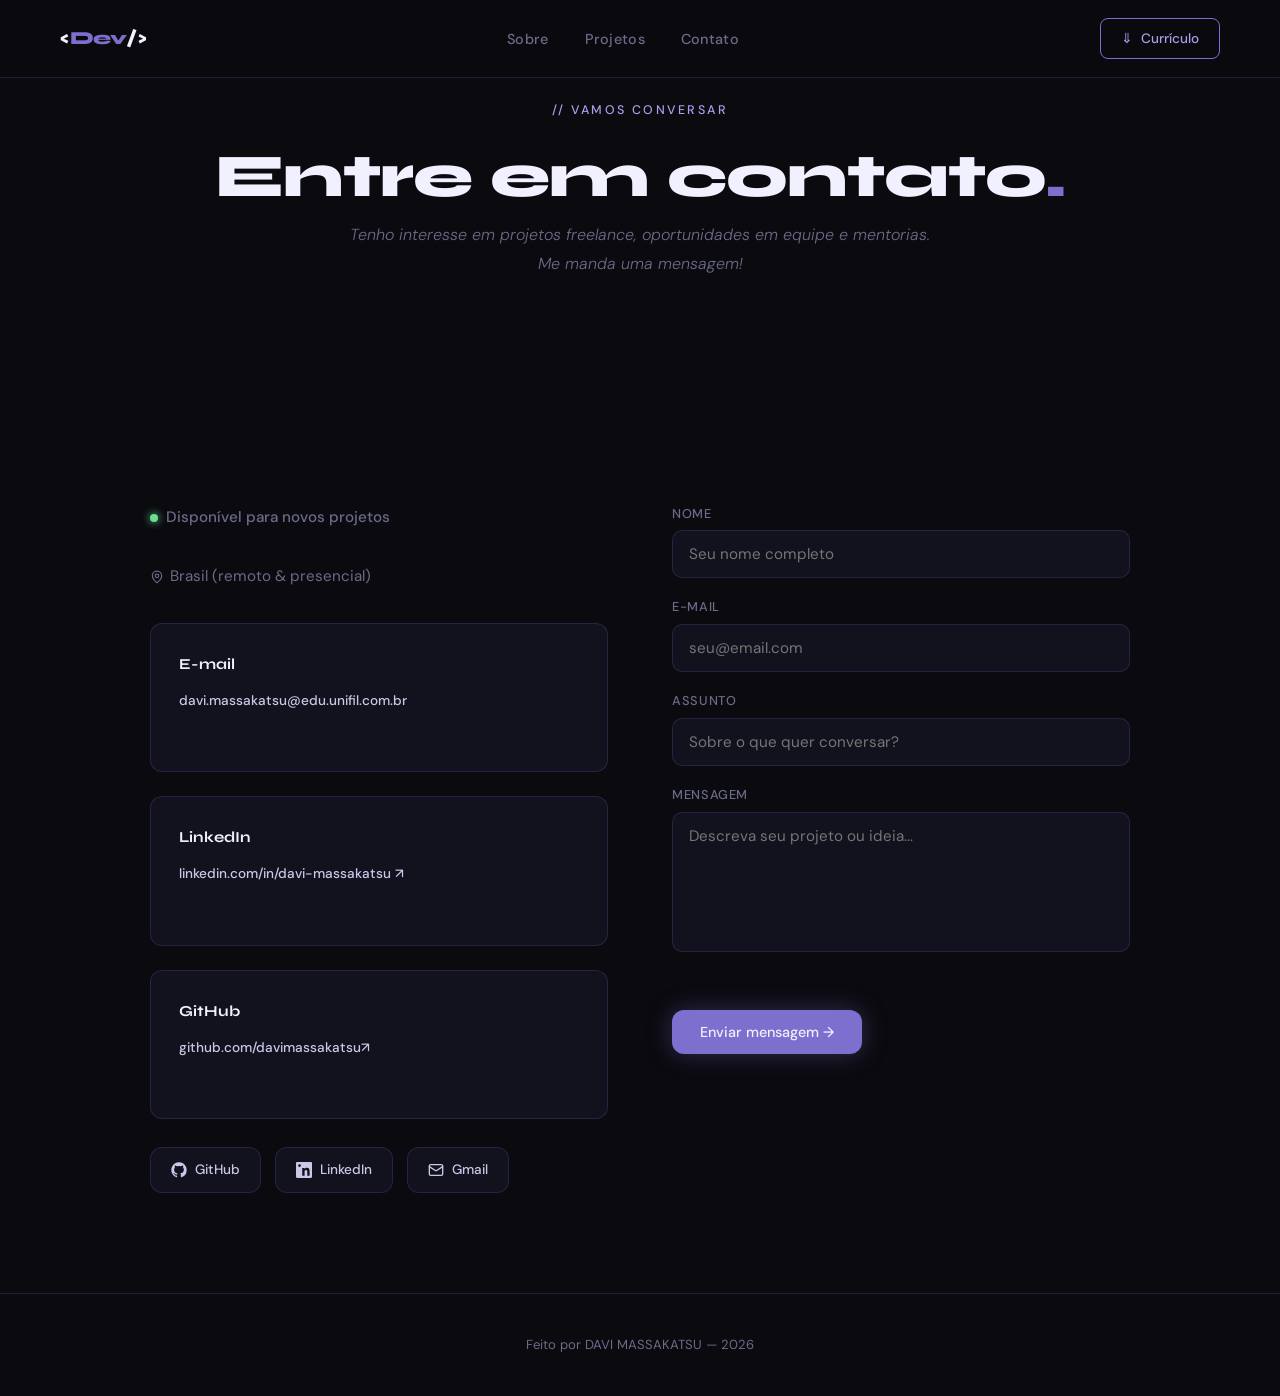
==== contato.html @ 7fa9ec7a "commit inicial" ====
<!DOCTYPE html>
<html lang="pt-BR">
<head>
  <meta charset="UTF-8">
  <meta name="viewport" content="width=device-width, initial-scale=1.0">
  <title>Dev Portfolio — Contato</title>
  <link rel="stylesheet" href="style.css">
  <style>
    /* Estilos extras para a página de contato */

    /* Card de informações */
    .contact-card {
      background: var(--bg-card);
      border: 1px solid var(--border);
      border-radius: var(--radius);
      padding: 28px;
      margin-bottom: 24px;
    }

    .contact-card h3 {
      font-family: var(--font-display);
      font-size: 0.95rem;
      font-weight: 700;
      color: var(--white);
      margin-bottom: 6px;
    }

    .contact-card p {
      font-size: 0.88rem;
      color: var(--text-muted);
      line-height: 1.6;
    }

    /* Ícone de status disponível */
    .availability {
      display: inline-flex;
      align-items: center;
      gap: 8px;
      font-size: 0.82rem;
      color: #6cde90;
      font-weight: 500;
      margin-bottom: 28px;
    }

    .availability::before {
      content: '';
      display: block;
      width: 8px;
      height: 8px;
      border-radius: 50%;
      background: #6cde90;
      box-shadow: 0 0 8px #6cde90;
      animation: pulse-dot 2s infinite;
    }

    @keyframes pulse-dot {
      0%, 100% { opacity: 1; }
      50%       { opacity: 0.4; }
    }

    /* Mapa / localização visual */
    .location-badge {
      display: inline-flex;
      align-items: center;
      gap: 6px;
      font-size: 0.85rem;
      color: var(--text-muted);
      margin-bottom: 28px;
    }
  </style>
</head>
<body>

  <canvas id="star-canvas" aria-hidden="true"></canvas>

  <!-- NAV -->
  <nav class="nav" role="navigation" aria-label="Navegação principal">
    <a href="index.html" class="nav__logo">&lt;<span>Dev</span>/&gt;</a>
    <ul class="nav__links">
      <li><a href="index.html">Sobre</a></li>
      <li><a href="projetos.html">Projetos</a></li>
      <li><a href="contato.html">Contato</a></li>
    </ul>
    <a href="C:\Users\Davi\TrabalhoFinalHTML\docs\CURRICULO DAVI MASSAKATSU.pdf" class="nav__resume" download>&#8659; <span>Currículo</span></a>
    <button id="nav-toggle" class="nav__toggle" aria-label="Abrir menu" aria-expanded="false">
      <span></span><span></span><span></span>
    </button>
  </nav>

  <!-- HERO MINI -->
  <header class="hero" style="min-height: 42vh; padding-top: 100px;">
    <span class="hero__eyebrow">// vamos conversar</span>
    <h1 class="hero__title" style="font-size: clamp(2rem, 5vw, 3.8rem);">
      Entre em contato<span class="dot">.</span>
    </h1>
    <p class="hero__desc">
      Tenho interesse em projetos freelance, oportunidades em equipe e mentorias.
      Me manda uma mensagem!
    </p>
  </header>

  <main>
    <section class="section" aria-label="Contato">
      <div class="contact-wrapper reveal">

        <!-- Info -->
        <div class="contact-info">
          <p class="availability">Disponível para novos projetos</p>
          <p class="location-badge">
            <!-- Ícone de localização -->
            <svg width="14" height="14" viewBox="0 0 24 24" fill="none" stroke="currentColor" stroke-width="2" stroke-linecap="round" stroke-linejoin="round" aria-hidden="true">
              <path d="M20 10c0 6-8 12-8 12S4 16 4 10a8 8 0 0 1 16 0z"/>
              <circle cx="12" cy="10" r="3"/>
            </svg>
            Brasil (remoto &amp; presencial)
          </p>

          <!-- Cards de contato direto -->
          <div class="contact-card">
            <h3>E-mail</h3>
            <p>
              <a href="mailto:davi.massakatsu@edu.unifil.com.br" class="social-link" style="border:none; padding: 0; background: none; margin-top: 6px;">
                davi.massakatsu@edu.unifil.com.br
              </a>
            </p>
          </div>

          <div class="contact-card">
            <h3>LinkedIn</h3>
            <p>
              <a href="https://www.linkedin.com/in/davi-massakatsu" target="_blank" rel="noopener noreferrer" class="social-link" style="border:none; padding: 0; background: none; margin-top: 6px;">
                linkedin.com/in/davi-massakatsu ↗
              </a>
            </p>
          </div>

          <div class="contact-card">
            <h3>GitHub</h3>
            <p>
              <a href="https://github.com/davimassakatsu" target="_blank" rel="noopener noreferrer" class="social-link" style="border:none; padding: 0; background: none; margin-top: 6px;">
                github.com/davimassakatsu↗
              </a>
            </p>
          </div>

          <!-- Todos os links sociais agrupados -->
          <nav class="about__links" aria-label="Redes sociais">
            <a class="social-link" href="https://github.com/davimassakatsu" target="_blank" rel="noopener noreferrer">
              <svg width="16" height="16" viewBox="0 0 24 24" fill="currentColor" aria-hidden="true">
                <path d="M12 .5C5.65.5.5 5.65.5 12c0 5.08 3.29 9.38 7.86 10.9.57.1.78-.25.78-.55v-1.93c-3.2.69-3.87-1.54-3.87-1.54-.52-1.33-1.28-1.68-1.28-1.68-1.04-.71.08-.7.08-.7 1.15.08 1.76 1.18 1.76 1.18 1.02 1.75 2.68 1.24 3.33.95.1-.74.4-1.24.73-1.53-2.55-.29-5.23-1.27-5.23-5.67 0-1.25.45-2.28 1.18-3.08-.12-.29-.51-1.46.11-3.04 0 0 .96-.31 3.15 1.17a10.96 10.96 0 0 1 5.74 0c2.18-1.48 3.14-1.17 3.14-1.17.63 1.58.23 2.75.11 3.04.74.8 1.18 1.83 1.18 3.08 0 4.41-2.69 5.38-5.25 5.66.41.35.78 1.05.78 2.12v3.14c0 .3.2.66.79.55A11.51 11.51 0 0 0 23.5 12C23.5 5.65 18.35.5 12 .5z"/>
              </svg>
              GitHub
            </a>
            <a class="social-link" href="https://linkedin.com/in/davi-massakatsu" target="_blank" rel="noopener noreferrer">
              <svg width="16" height="16" viewBox="0 0 24 24" fill="currentColor" aria-hidden="true">
                <path d="M20.45 20.45h-3.56v-5.57c0-1.33-.03-3.04-1.85-3.04-1.85 0-2.14 1.45-2.14 2.94v5.67H9.34V9h3.41v1.56h.05c.47-.9 1.63-1.85 3.36-1.85 3.59 0 4.25 2.36 4.25 5.44v6.3zM5.34 7.43a2.07 2.07 0 1 1 0-4.14 2.07 2.07 0 0 1 0 4.14zM3.56 20.45h3.56V9H3.56v11.45zM22.23 0H1.77C.79 0 0 .77 0 1.72v20.56C0 23.23.79 24 1.77 24h20.46c.98 0 1.77-.77 1.77-1.72V1.72C24 .77 23.21 0 22.23 0z"/>
              </svg>
              LinkedIn
            </a>
            <a class="social-link" href="mailto:davi.massakatsu@edu.unifil.com.br">
              <svg width="16" height="16" viewBox="0 0 24 24" fill="none" stroke="currentColor" stroke-width="2" stroke-linecap="round" stroke-linejoin="round" aria-hidden="true">
                <rect x="2" y="4" width="20" height="16" rx="2"/>
                <path d="m22 7-8.97 5.7a1.94 1.94 0 0 1-2.06 0L2 7"/>
              </svg>
              Gmail
            </a>
          </nav>
        </div>

        <!-- Formulário — manipulação de DOM via JS (initContactForm) -->
        <div>
          <form id="contact-form" class="form" novalidate aria-label="Formulário de contato">

            <div class="form__group">
              <label class="form__label" for="input-name">Nome</label>
              <input
                id="input-name"
                class="form__input"
                type="text"
                placeholder="Seu nome completo"
                autocomplete="name"
                required>
            </div>

            <div class="form__group">
              <label class="form__label" for="input-email">E-mail</label>
              <input
                id="input-email"
                class="form__input"
                type="email"
                placeholder="seu@email.com"
                autocomplete="email"
                required>
            </div>

            <div class="form__group">
              <label class="form__label" for="input-subject">Assunto</label>
              <input
                id="input-subject"
                class="form__input"
                type="text"
                placeholder="Sobre o que quer conversar?">
            </div>

            <div class="form__group">
              <label class="form__label" for="input-message">Mensagem</label>
              <textarea
                id="input-message"
                class="form__textarea"
                placeholder="Descreva seu projeto ou ideia..."
                required></textarea>
            </div>

            <!-- Feedback injetado pelo JS -->
            <p id="form-feedback" class="form__feedback" role="alert" aria-live="polite"></p>

            <button type="submit" class="btn btn--primary" style="align-self: flex-start;">
              Enviar mensagem →
            </button>

          </form>
        </div>

      </div>
    </section>
  </main>

  <footer>
    <p>Feito por DAVI MASSAKATSU &mdash; 2026</p>
  </footer>

  <script src="portfolio.js"></script>
</body>
</html>
---- style.css ----
/* =============================================
   Portfolio — style.css
   Tema: Dark Cosmic / Full-Stack Dev
   ============================================= */

@import url('https://fonts.googleapis.com/css2?family=Syne:wght@400;700;800&family=DM+Sans:ital,wght@0,300;0,400;0,500;1,300&display=swap');

/* =============================================
   TOKENS / VARIÁVEIS GLOBAIS
   ============================================= */
:root {
  --bg:          #0a0a0f;
  --bg-card:     #12121e;
  --bg-card2:    #1a1a2e;
  --accent:      #7c6fcd;
  --accent-glow: rgba(124, 111, 205, 0.35);
  --accent-soft: #a89fe8;
  --text:        #c8c8e8;
  --text-muted:  #6b6b8a;
  --white:       #f0f0ff;
  --border:      rgba(124, 111, 205, 0.2);

  --font-display: 'Syne', sans-serif;
  --font-body:    'DM Sans', sans-serif;

  --radius: 12px;
  --transition: 0.3s cubic-bezier(0.4, 0, 0.2, 1);
}

/* =============================================
   RESET & BASE
   ============================================= */
*, *::before, *::after { box-sizing: border-box; margin: 0; padding: 0; }

html { scroll-behavior: smooth; }

body {
  background-color: var(--bg);
  color: var(--text);
  font-family: var(--font-body);
  font-size: 16px;
  line-height: 1.7;
  min-height: 100vh;
  overflow-x: hidden;
}

/* Canvas das estrelas — fica atrás de tudo */
#star-canvas {
  position: fixed;
  inset: 0;
  z-index: 0;
  pointer-events: none;
}

/* =============================================
   NAV
   ============================================= */
.nav {
  position: fixed;
  top: 0; left: 0; right: 0;
  z-index: 100;
  display: flex;
  align-items: center;
  justify-content: space-between;
  padding: 18px 60px;
  background: rgba(10, 10, 15, 0.75);
  backdrop-filter: blur(14px);
  -webkit-backdrop-filter: blur(14px);
  border-bottom: 1px solid var(--border);
}

.nav__logo {
  font-family: var(--font-display);
  font-weight: 800;
  font-size: 1.15rem;
  color: var(--white);
  text-decoration: none;
  letter-spacing: -0.5px;
}

.nav__logo span { color: var(--accent); }

.nav__links {
  display: flex;
  gap: 36px;
  list-style: none;
}

.nav__links a {
  color: var(--text-muted);
  text-decoration: none;
  font-size: 0.9rem;
  font-weight: 500;
  letter-spacing: 0.02em;
  transition: color var(--transition);
}

.nav__links a:hover,
.nav__links a.active {
  color: var(--white);
}

.nav__toggle {
  display: none;
  flex-direction: column;
  justify-content: center;
  gap: 5px;
  width: 32px;
  height: 32px;
  background: none;
  border: none;
  cursor: pointer;
  padding: 0;
}

.nav__toggle span {
  display: block;
  width: 100%;
  height: 2px;
  background: var(--text);
  border-radius: 2px;
  transition: transform var(--transition), opacity var(--transition);
}

.nav__toggle.open span:nth-child(1) { transform: translateY(7px) rotate(45deg); }
.nav__toggle.open span:nth-child(2) { opacity: 0; }
.nav__toggle.open span:nth-child(3) { transform: translateY(-7px) rotate(-45deg); }

.nav__resume {
  display: inline-flex;
  align-items: center;
  gap: 8px;
  padding: 8px 20px;
  border: 1px solid var(--accent);
  border-radius: 8px;
  color: var(--accent-soft);
  font-size: 0.85rem;
  font-weight: 500;
  text-decoration: none;
  transition: background var(--transition), color var(--transition);
}

.nav__resume:hover {
  background: var(--accent);
  color: var(--white);
}

/* =============================================
   HERO
   ============================================= */
.hero {
  position: relative;
  z-index: 1;
  min-height: 100vh;
  display: flex;
  flex-direction: column;
  align-items: center;
  justify-content: center;
  text-align: center;
  padding: 120px 40px 80px;
}

.hero__eyebrow {
  display: inline-block;
  font-size: 0.78rem;
  font-weight: 500;
  letter-spacing: 0.2em;
  text-transform: uppercase;
  color: var(--accent-soft);
  margin-bottom: 24px;
  opacity: 0;
  animation: fadeUp 0.8s 0.2s forwards;
}

.hero__title {
  font-family: var(--font-display);
  font-size: clamp(2.8rem, 7vw, 5.5rem);
  font-weight: 800;
  color: var(--white);
  line-height: 1.05;
  letter-spacing: -1px;
  margin-bottom: 12px;
  opacity: 0;
  animation: fadeUp 0.8s 0.4s forwards;
}

.hero__title .dot { color: var(--accent); }

.hero__subtitle {
  font-family: var(--font-display);
  font-size: clamp(1rem, 2.5vw, 1.5rem);
  font-weight: 700;
  text-align: center;
  color: var(--accent-soft);
  letter-spacing: 0.04em;
  margin-bottom: 28px;
  opacity: 0;
  animation: fadeUp 0.8s 0.6s forwards;
}

.hero__desc {
  max-width: 580px;
  font-size: 1rem;
  color: var(--text-muted);
  font-weight: 300;
  font-style: italic;
  line-height: 1.8;
  margin-bottom: 44px;
  opacity: 0;
  animation: fadeUp 0.8s 0.8s forwards;
}

.hero__cta {
  display: flex;
  gap: 16px;
  justify-content: center;
  flex-wrap: wrap;
  opacity: 0;
  animation: fadeUp 0.8s 1s forwards;
}

.btn {
  display: inline-flex;
  align-items: center;
  gap: 8px;
  padding: 13px 28px;
  border-radius: var(--radius);
  font-family: var(--font-body);
  font-size: 0.9rem;
  font-weight: 500;
  text-decoration: none;
  transition: all var(--transition);
  cursor: pointer;
  border: none;
}

.btn--primary {
  background: var(--accent);
  color: var(--white);
  box-shadow: 0 0 24px var(--accent-glow);
}

.btn--primary:hover {
  background: var(--accent-soft);
  box-shadow: 0 0 40px var(--accent-glow);
  transform: translateY(-2px);
}

.btn--outline {
  background: transparent;
  color: var(--accent-soft);
  border: 1px solid var(--border);
}

.btn--outline:hover {
  border-color: var(--accent);
  color: var(--white);
  transform: translateY(-2px);
}

/* =============================================
   SEÇÃO GENÉRICA
   ============================================= */
.section {
  position: relative;
  z-index: 1;
  padding: 100px 60px;
  max-width: 1100px;
  margin: 0 auto;
}

.section__label {
  font-size: 0.75rem;
  font-weight: 500;
  letter-spacing: 0.2em;
  text-transform: uppercase;
  color: var(--accent);
  margin-bottom: 12px;
}

.section__title {
  font-family: var(--font-display);
  font-size: clamp(1.8rem, 4vw, 2.8rem);
  font-weight: 800;
  text-align: center;
  color: var(--white);
  letter-spacing: -0.5px;
  margin-bottom: 20px;
}

.section__desc {
  text-align: center;
  max-width: 600px;
  color: var(--text-muted);
  font-size: 1rem;
  line-height: 1.8;
  margin-bottom: 56px;
}

/* =============================================
   SOBRE — ABOUT
   ============================================= */
.about {
  display: grid;
  grid-template-columns: 1fr 1fr;
  gap: 64px;
  align-items: center;
}

.about__image-wrap {
  position: relative;
}

.about__avatar {
  width: 100%;
  max-width: 340px;
  aspect-ratio: 1;
  border-radius: 50%;
  object-fit: cover;
  border: 3px solid var(--accent);
  box-shadow: 0 0 48px var(--accent-glow);
  display: block;
  margin: 0 auto;

  /* placeholder enquanto não há imagem real */
  background: linear-gradient(135deg, var(--bg-card2), var(--accent));
  min-height: 280px;
}

.about__avatar-placeholder {
  width: 100%;
  max-width: 340px;
  aspect-ratio: 1;
  border-radius: 50%;
  border: 3px solid var(--accent);
  box-shadow: 0 0 48px var(--accent-glow);
  display: flex;
  align-items: center;
  justify-content: center;
  font-size: 6rem;
  background: linear-gradient(135deg, var(--bg-card2) 0%, #1f1640 100%);
  margin: 0 auto;
  color: var(--accent-soft);
}

.about__text .section__title { margin-bottom: 16px; }

.about__text p {
  color: var(--text);
  line-height: 1.85;
  margin-bottom: 14px;
  font-size: 0.97rem;
}

.about__links {
  display: flex;
  gap: 14px;
  margin-top: 28px;
  flex-wrap: wrap;
}

.social-link {
  display: inline-flex;
  align-items: center;
  gap: 8px;
  padding: 10px 20px;
  border-radius: var(--radius);
  font-size: 0.85rem;
  font-weight: 500;
  text-decoration: none;
  border: 1px solid var(--border);
  color: var(--text);
  background: var(--bg-card);
  transition: all var(--transition);
}

.social-link:hover {
  border-color: var(--accent);
  color: var(--accent-soft);
  transform: translateY(-2px);
  box-shadow: 0 4px 20px var(--accent-glow);
}

/* =============================================
   SKILLS GRID
   ============================================= */
.skills-grid {
    display: grid;
    grid-template-columns: repeat(5, 180px);
    gap: 20px;
    justify-content: center;
}

.skill-tag {
  padding: 12px 16px;
  border-radius: 10px;
  background: var(--bg-card);
  border: 1px solid var(--border);
  text-align: center;
  font-size: 0.82rem;
  font-weight: 500;
  color: var(--text);
  transition: all var(--transition);
}

.skill-tag:hover {
  border-color: var(--accent);
  color: var(--accent-soft);
  box-shadow: 0 0 16px var(--accent-glow);
  transform: translateY(-3px);
}

/* =============================================
   PROJECTS
   ============================================= */
.projects-grid {
  display: grid;
  grid-template-columns: repeat(auto-fill, minmax(300px, 1fr));
  gap: 24px;
}

.project-card {
  background: var(--bg-card);
  border: 1px solid var(--border);
  border-radius: var(--radius);
  overflow: hidden;
  transition: all var(--transition);
  display: flex;
  flex-direction: column;
}

.project-card:hover {
  border-color: var(--accent);
  transform: translateY(-6px);
  box-shadow: 0 16px 48px rgba(124, 111, 205, 0.2);
}

.project-card__cover {
  width: 100%;
  height: 180px;
  object-fit: cover;
  background: linear-gradient(135deg, var(--bg-card2) 0%, #1a1040 100%);
  display: flex;
  align-items: center;
  justify-content: center;
  font-size: 3rem;
  color: var(--accent-soft);
}

.project-card__body {
  padding: 24px;
  flex: 1;
  display: flex;
  flex-direction: column;
}

.project-card__tags {
  display: flex;
  flex-wrap: wrap;
  gap: 6px;
  margin-bottom: 12px;
}

.tag {
  font-size: 0.7rem;
  font-weight: 500;
  letter-spacing: 0.08em;
  text-transform: uppercase;
  padding: 3px 10px;
  border-radius: 999px;
  background: rgba(124, 111, 205, 0.15);
  color: var(--accent-soft);
  border: 1px solid rgba(124, 111, 205, 0.3);
}

.project-card__title {
  font-family: var(--font-display);
  font-size: 1.1rem;
  font-weight: 700;
  color: var(--white);
  margin-bottom: 8px;
}

.project-card__desc {
  color: var(--text-muted);
  font-size: 0.88rem;
  line-height: 1.7;
  flex: 1;
  margin-bottom: 20px;
}

.project-card__links {
  display: flex;
  gap: 12px;
}

.project-card__links a {
  font-size: 0.82rem;
  font-weight: 500;
  color: var(--accent-soft);
  text-decoration: none;
  transition: color var(--transition);
  display: inline-flex;
  align-items: center;
  gap: 5px;
}

.project-card__links a:hover { color: var(--white); }

/* =============================================
   CONTACT FORM
   ============================================= */
.contact-wrapper {
  display: grid;
  grid-template-columns: 1fr 1fr;
  gap: 64px;
  align-items: start;
}

.contact-info p {
  color: var(--text-muted);
  font-size: 0.95rem;
  line-height: 1.8;
  margin-bottom: 32px;
}

.contact-info__links {
  display: flex;
  flex-direction: column;
  gap: 12px;
}

.contact-info__links a {
  display: inline-flex;
  align-items: center;
  gap: 10px;
  color: var(--text);
  text-decoration: none;
  font-size: 0.9rem;
  transition: color var(--transition);
}

.contact-info__links a:hover { color: var(--accent-soft); }

.form {
  display: flex;
  flex-direction: column;
  gap: 18px;
}

.form__group {
  display: flex;
  flex-direction: column;
  gap: 6px;
}

.form__label {
  font-size: 0.8rem;
  font-weight: 500;
  letter-spacing: 0.05em;
  color: var(--text-muted);
  text-transform: uppercase;
}

.form__input,
.form__textarea {
  background: var(--bg-card);
  border: 1px solid var(--border);
  border-radius: 10px;
  padding: 13px 16px;
  color: var(--white);
  font-family: var(--font-body);
  font-size: 0.95rem;
  transition: border-color var(--transition), box-shadow var(--transition);
  outline: none;
  resize: none;
}

.form__input:focus,
.form__textarea:focus {
  border-color: var(--accent);
  box-shadow: 0 0 0 3px var(--accent-glow);
}

.form__textarea { min-height: 140px; }

.form__feedback {
  font-size: 0.85rem;
  font-weight: 500;
  min-height: 22px;
  color: #6cde90;
  transition: opacity 0.3s;
}

/* =============================================
   FOOTER
   ============================================= */
footer {
  position: relative;
  z-index: 1;
  text-align: center;
  padding: 40px 60px;
  border-top: 1px solid var(--border);
  color: var(--text-muted);
  font-size: 0.82rem;
}

footer span { color: var(--accent); }

/* =============================================
   ANIMAÇÕES
   ============================================= */
@keyframes fadeUp {
  from { opacity: 0; transform: translateY(28px); }
  to   { opacity: 1; transform: translateY(0); }
}

/* Reveal ao rolar — visível por padrão; JS apenas adiciona a animação de entrada.
   Isso garante que o conteúdo NUNCA fique invisível caso o JS falhe ou não rode. */
.reveal {
  opacity: 1;
  transform: none;
}

.reveal.reveal-pending {
  opacity: 0;
  transform: translateY(32px);
  transition: opacity 0.7s ease, transform 0.7s ease;
}

.reveal.visible {
  opacity: 1;
  transform: none;
}

/* =============================================
   RESPONSIVO
   ============================================= */

/* Tablet */
@media (max-width: 900px) {
  .about,
  .contact-wrapper {
    grid-template-columns: 1fr;
    text-align: center;
  }

  .about__links { justify-content: center; }

  .project-card--featured {
    grid-template-columns: 1fr;
  }
}

/* Mobile — menu hambúrguer */
@media (max-width: 768px) {
  .nav { padding: 16px 20px; }

  .nav__links {
    position: absolute;
    top: 100%;
    left: 0;
    right: 0;
    flex-direction: column;
    align-items: center;
    gap: 0;
    background: rgba(10, 10, 15, 0.97);
    backdrop-filter: blur(14px);
    border-bottom: 1px solid var(--border);
    max-height: 0;
    overflow: hidden;
    transition: max-height var(--transition);
  }

  .nav__links.open {
    max-height: 300px;
  }

  .nav__links li {
    width: 100%;
    text-align: center;
  }

  .nav__links a {
    display: block;
    padding: 16px 0;
  }

  .nav__toggle { display: flex; }

  .nav__resume span { display: none; }
  .nav__resume { padding: 8px 14px; }

  .section { padding: 64px 24px; }

  .hero { padding: 120px 24px 60px; }

  .skills-grid {
    grid-template-columns: repeat(auto-fill, minmax(100px, 1fr));
  }

  .projects-grid {
    grid-template-columns: 1fr;
  }
}

@media (max-width: 480px) {
  .hero__cta { flex-direction: column; width: 100%; }
  .hero__cta .btn { width: 100%; justify-content: center; }
  .about__avatar-placeholder { font-size: 4rem; }
}

/* Respeitar preferência de animação reduzida */
@media (prefers-reduced-motion: reduce) {
  *, *::before, *::after { animation: none !important; transition: none !important; }
}
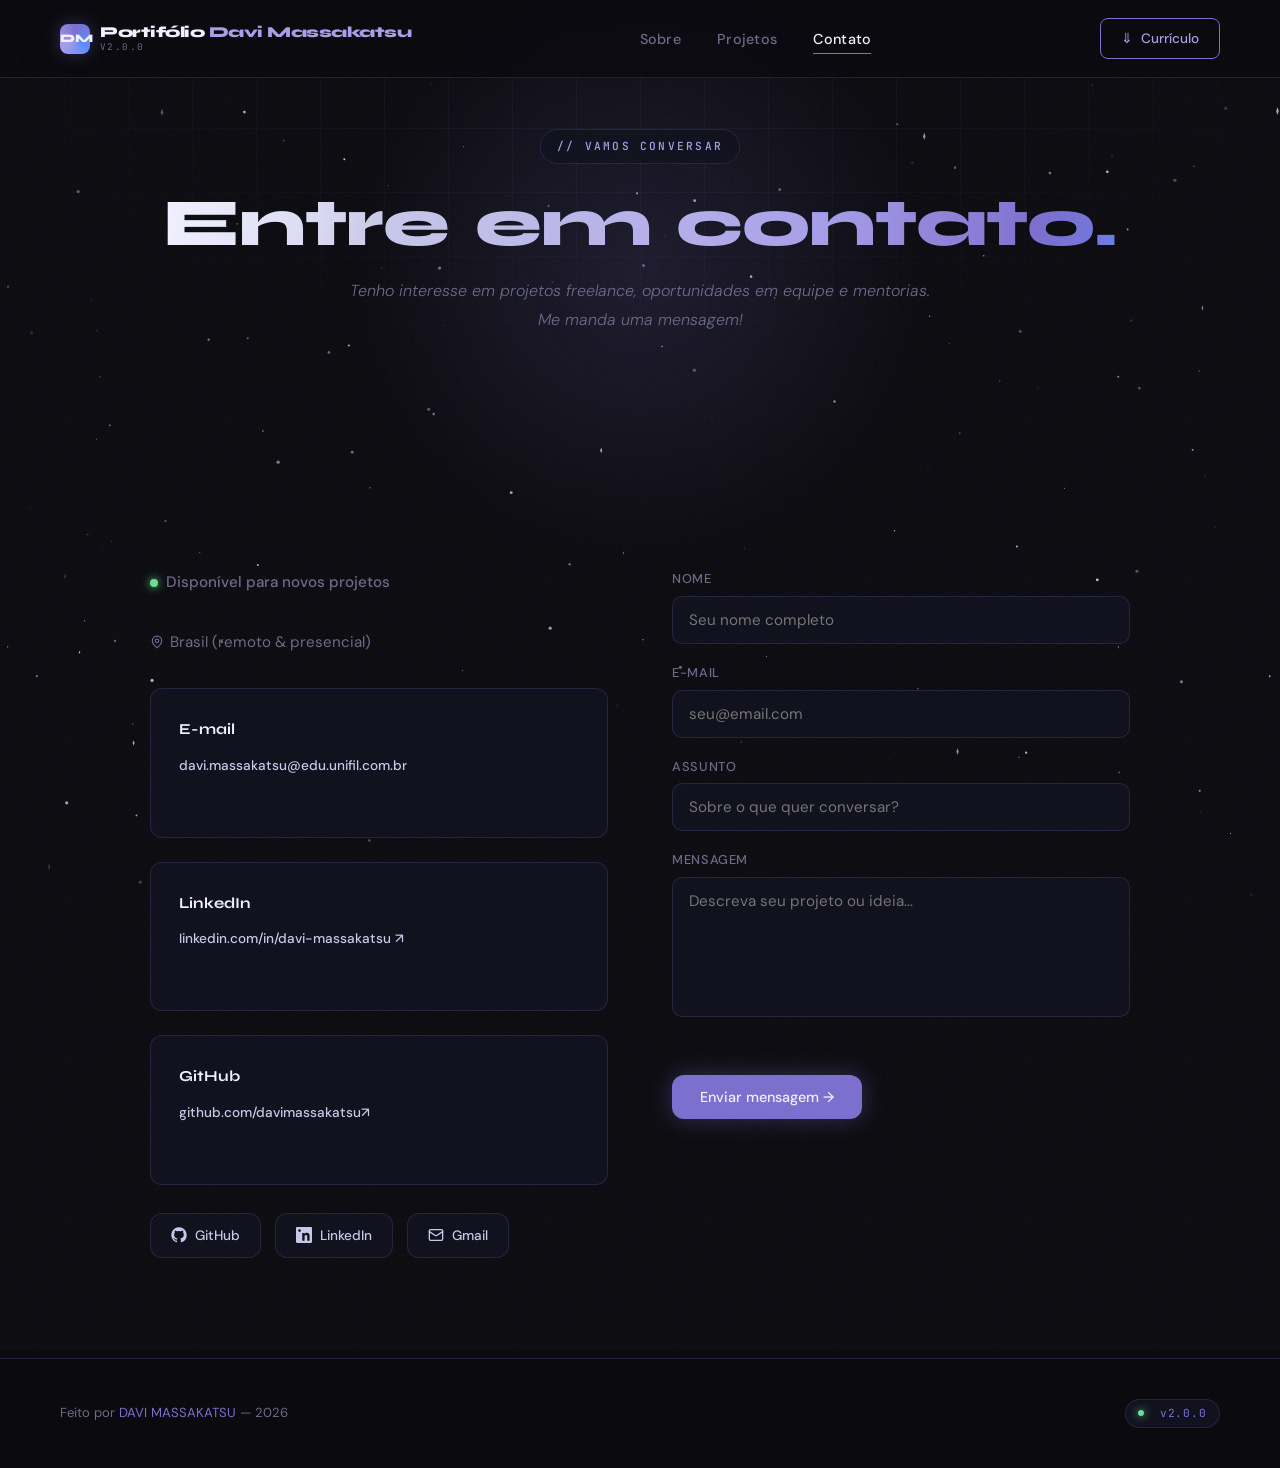
==== commit 671bc307: "release: v2.0.0 — Portifólio Davi Massakatsu - Renomeia o site para "Portifólio Davi Massakatsu" - A" ====
--- a/contato.html
+++ b/contato.html
@@ -3,8 +3,10 @@
 <head>
   <meta charset="UTF-8">
   <meta name="viewport" content="width=device-width, initial-scale=1.0">
-  <title>Dev Portfolio — Contato</title>
+  <meta name="version" content="2.0.0">
+  <title>Contato — Portifólio Davi Massakatsu</title>
   <link rel="stylesheet" href="style.css">
+  <link rel="stylesheet" href="motion.css">
   <style>
     /* Estilos extras para a página de contato */
 
@@ -53,10 +55,6 @@
       animation: pulse-dot 2s infinite;
     }
 
-    @keyframes pulse-dot {
-      0%, 100% { opacity: 1; }
-      50%       { opacity: 0.4; }
-    }
 
     /* Mapa / localização visual */
     .location-badge {
@@ -75,24 +73,25 @@
 
   <!-- NAV -->
   <nav class="nav" role="navigation" aria-label="Navegação principal">
-    <a href="index.html" class="nav__logo">&lt;<span>Dev</span>/&gt;</a>
+    <a href="index.html" class="nav__logo" aria-label="Portifólio Davi Massakatsu — início">
+      <span class="nav__logo-mark" aria-hidden="true">DM</span>
+      <span>Portifólio <span>Davi Massakatsu</span><small data-version>v2.0.0</small></span>
+    </a>
     <ul class="nav__links">
       <li><a href="index.html">Sobre</a></li>
       <li><a href="projetos.html">Projetos</a></li>
       <li><a href="contato.html">Contato</a></li>
     </ul>
-    <a href="C:\Users\Davi\TrabalhoFinalHTML\docs\CURRICULO DAVI MASSAKATSU.pdf" class="nav__resume" download>&#8659; <span>Currículo</span></a>
+    <a href="docs/CURRICULO DAVI MASSAKATSU.pdf" class="nav__resume" download>&#8659; <span>Currículo</span></a>
     <button id="nav-toggle" class="nav__toggle" aria-label="Abrir menu" aria-expanded="false">
       <span></span><span></span><span></span>
     </button>
   </nav>
 
   <!-- HERO MINI -->
-  <header class="hero" style="min-height: 42vh; padding-top: 100px;">
+  <header class="hero" style="min-height: 52vh; padding-top: 120px;">
     <span class="hero__eyebrow">// vamos conversar</span>
-    <h1 class="hero__title" style="font-size: clamp(2rem, 5vw, 3.8rem);">
-      Entre em contato<span class="dot">.</span>
-    </h1>
+    <h1 class="hero__title text-gradient" data-split style="font-size: clamp(2.2rem, 6vw, 4.2rem);">Entre em contato.</h1>
     <p class="hero__desc">
       Tenho interesse em projetos freelance, oportunidades em equipe e mentorias.
       Me manda uma mensagem!
@@ -116,7 +115,7 @@
           </p>
 
           <!-- Cards de contato direto -->
-          <div class="contact-card">
+          <div class="contact-card spotlight">
             <h3>E-mail</h3>
             <p>
               <a href="mailto:davi.massakatsu@edu.unifil.com.br" class="social-link" style="border:none; padding: 0; background: none; margin-top: 6px;">
@@ -125,7 +124,7 @@
             </p>
           </div>
 
-          <div class="contact-card">
+          <div class="contact-card spotlight">
             <h3>LinkedIn</h3>
             <p>
               <a href="https://www.linkedin.com/in/davi-massakatsu" target="_blank" rel="noopener noreferrer" class="social-link" style="border:none; padding: 0; background: none; margin-top: 6px;">
@@ -134,7 +133,7 @@
             </p>
           </div>
 
-          <div class="contact-card">
+          <div class="contact-card spotlight">
             <h3>GitHub</h3>
             <p>
               <a href="https://github.com/davimassakatsu" target="_blank" rel="noopener noreferrer" class="social-link" style="border:none; padding: 0; background: none; margin-top: 6px;">
@@ -226,7 +225,8 @@
   </main>
 
   <footer>
-    <p>Feito por DAVI MASSAKATSU &mdash; 2026</p>
+    <p>Feito por <span>DAVI MASSAKATSU</span> &mdash; 2026</p>
+    <a class="version-badge" href="CHANGELOG.md" title="Histórico de versões"><span class="live-dot"></span><span data-version>v2.0.0</span></a>
   </footer>
 
   <script src="portfolio.js"></script>
--- a/motion.css
+++ b/motion.css
@@ -0,0 +1,1175 @@
+/* =============================================================
+   Portifólio Davi Massakatsu — motion.css (v2.0.0)
+   Camada de motion futurista inspirada em templates SaaS de IA
+   (grid, HUD, orbe de partículas, glow), mantendo a paleta
+   original do site (roxo #7c6fcd sobre #0a0a0f).
+   Carregar DEPOIS de style.css.
+   ============================================================= */
+@import url('https://fonts.googleapis.com/css2?family=JetBrains+Mono:wght@400;500&display=swap');
+
+:root {
+  --font-mono: 'JetBrains Mono', ui-monospace, monospace;
+  --ease-out: cubic-bezier(0.16, 1, 0.3, 1);
+  --accent-2: #5b8cff;            /* azul de apoio para gradientes */
+}
+
+::selection { background: var(--accent); color: var(--white); }
+
+/* corta qualquer efeito decorativo que passe da largura da tela */
+html, body { overflow-x: clip; }
+
+/* Grid de fundo com máscara radial */
+body::before {
+  content: '';
+  position: fixed;
+  inset: 0;
+  z-index: 0;
+  pointer-events: none;
+  background-image:
+    linear-gradient(rgba(124, 111, 205, 0.07) 1px, transparent 1px),
+    linear-gradient(90deg, rgba(124, 111, 205, 0.07) 1px, transparent 1px);
+  background-size: 64px 64px;
+  -webkit-mask-image: radial-gradient(ellipse 80% 60% at 50% 0%, #000 30%, transparent 75%);
+          mask-image: radial-gradient(ellipse 80% 60% at 50% 0%, #000 30%, transparent 75%);
+}
+
+/* Ruído/grão de filme */
+body::after {
+  content: '';
+  position: fixed;
+  inset: -50%;
+  z-index: 0;
+  pointer-events: none;
+  opacity: 0.05;
+  background-image: url("data:image/svg+xml,%3Csvg xmlns='http://www.w3.org/2000/svg' width='160' height='160'%3E%3Cfilter id='n'%3E%3CfeTurbulence type='fractalNoise' baseFrequency='0.9' numOctaves='3'/%3E%3C/filter%3E%3Crect width='100%25' height='100%25' filter='url(%23n)'/%3E%3C/svg%3E");
+  animation: grain 1.2s steps(6) infinite;
+}
+
+@keyframes grain {
+  0%   { transform: translate(0, 0); }
+  20%  { transform: translate(-3%, 2%); }
+  40%  { transform: translate(2%, -3%); }
+  60%  { transform: translate(-2%, -1%); }
+  80%  { transform: translate(3%, 3%); }
+  100% { transform: translate(0, 0); }
+}
+
+/* Glow ambiente que segue o mouse */
+.ambient-glow {
+  position: fixed;
+  z-index: 0;
+  width: 640px;
+  height: 640px;
+  left: 0; top: 0;
+  border-radius: 50%;
+  pointer-events: none;
+  background: radial-gradient(circle, rgba(124, 111, 205, 0.16), transparent 65%);
+  transform: translate(var(--gx, 50vw), var(--gy, 30vh)) translate(-50%, -50%);
+  transition: transform 0.6s var(--ease-out);
+}
+
+/* ---------- Barra de progresso de rolagem ---------- */
+.scroll-progress {
+  position: fixed;
+  top: 0; left: 0;
+  z-index: 200;
+  height: 2px;
+  width: 100%;
+  transform-origin: 0 50%;
+  transform: scaleX(var(--progress, 0));
+  background: linear-gradient(90deg, var(--accent), var(--accent-2), var(--accent-soft));
+  box-shadow: 0 0 12px var(--accent-glow);
+}
+
+/* ---------- Preloader ---------- */
+.preloader {
+  position: fixed;
+  inset: 0;
+  z-index: 1000;
+  display: grid;
+  place-items: center;
+  background: var(--bg);
+  clip-path: inset(0 0 0 0);
+  transition: clip-path 1s var(--ease-out);
+}
+
+.preloader.done { clip-path: inset(0 0 100% 0); }
+
+.preloader__inner {
+  width: min(420px, 80vw);
+  font-family: var(--font-mono);
+  color: var(--text-muted);
+  font-size: 0.72rem;
+  letter-spacing: 0.15em;
+  text-transform: uppercase;
+}
+
+.preloader__name {
+  font-family: var(--font-display);
+  font-size: clamp(1.4rem, 4vw, 2rem);
+  font-weight: 800;
+  letter-spacing: -0.5px;
+  text-transform: none;
+  color: var(--white);
+  margin: 10px 0 18px;
+}
+
+.preloader__bar {
+  height: 1px;
+  background: var(--border);
+  overflow: hidden;
+}
+
+.preloader__bar span {
+  display: block;
+  height: 100%;
+  transform-origin: 0 50%;
+  transform: scaleX(var(--load, 0));
+  background: linear-gradient(90deg, var(--accent), var(--accent-soft));
+  box-shadow: 0 0 10px var(--accent);
+}
+
+.preloader__row {
+  display: flex;
+  justify-content: space-between;
+  margin-top: 10px;
+}
+
+.preloader__count { color: var(--accent-soft); }
+
+/* ---------- Cursor customizado ---------- */
+.cursor-dot,
+.cursor-ring {
+  position: fixed;
+  left: 0; top: 0;
+  z-index: 999;
+  pointer-events: none;
+  border-radius: 50%;
+  opacity: 0;
+}
+
+.has-cursor .cursor-dot,
+.has-cursor .cursor-ring { opacity: 1; }
+
+.cursor-dot {
+  width: 6px;
+  height: 6px;
+  margin: -3px 0 0 -3px;
+  background: var(--accent-soft);
+  box-shadow: 0 0 10px var(--accent);
+}
+
+.cursor-ring {
+  width: 38px;
+  height: 38px;
+  margin: -19px 0 0 -19px;
+  border: 1px solid rgba(168, 159, 232, 0.5);
+  transition: width 0.3s var(--ease-out), height 0.3s var(--ease-out), margin 0.3s var(--ease-out),
+              background 0.3s, border-color 0.3s, opacity 0.3s;
+}
+
+.cursor-ring.is-hover {
+  width: 70px;
+  height: 70px;
+  margin: -35px 0 0 -35px;
+  border-color: var(--accent);
+  background: rgba(124, 111, 205, 0.1);
+}
+
+.cursor-ring[data-label]::after {
+  content: attr(data-label);
+  position: absolute;
+  inset: 0;
+  display: grid;
+  place-items: center;
+  font-family: var(--font-mono);
+  font-size: 0.58rem;
+  letter-spacing: 0.1em;
+  text-transform: uppercase;
+  color: var(--white);
+}
+
+/* ---------- Nav ---------- */
+.nav { transition: transform 0.5s var(--ease-out), padding var(--transition); }
+.nav.is-hidden { transform: translateY(-100%); }
+.nav.is-scrolled { padding-top: 12px; padding-bottom: 12px; }
+
+.nav__logo {
+  display: inline-flex;
+  align-items: center;
+  gap: 10px;
+  font-size: 0.95rem;
+  line-height: 1.15;
+}
+
+.nav__logo-mark {
+  flex: none;
+  width: 30px;
+  height: 30px;
+  border-radius: 8px;
+  display: grid;
+  place-items: center;
+  font-size: 0.72rem;
+  color: var(--white);
+  background: conic-gradient(from var(--spin, 0deg), var(--accent), var(--accent-2), var(--accent-soft), var(--accent));
+  box-shadow: 0 0 18px var(--accent-glow);
+  animation: spin-mark 6s linear infinite;
+}
+
+@property --spin { syntax: '<angle>'; inherits: false; initial-value: 0deg; }
+@keyframes spin-mark { to { --spin: 360deg; } }
+
+.nav__logo small {
+  display: block;
+  font-family: var(--font-mono);
+  font-size: 0.58rem;
+  font-weight: 400;
+  letter-spacing: 0.15em;
+  color: var(--text-muted);
+  text-transform: uppercase;
+}
+
+.nav__links a { position: relative; }
+
+.nav__links a::after {
+  content: '';
+  position: absolute;
+  left: 0; right: 0; bottom: -6px;
+  height: 1px;
+  background: var(--accent);
+  transform: scaleX(0);
+  transform-origin: right;
+  transition: transform 0.4s var(--ease-out);
+}
+
+.nav__links a:hover::after,
+.nav__links a.active::after { transform: scaleX(1); transform-origin: left; }
+
+/* ---------- HERO futurista ---------- */
+.hero { overflow: hidden; isolation: isolate; }
+
+.hero__orb {
+  position: absolute;
+  inset: 0;
+  width: 100%;
+  height: 100%;
+  z-index: -1;
+  pointer-events: none;
+}
+
+.hero__hud {
+  position: absolute;
+  inset: 96px 40px 40px;
+  pointer-events: none;
+  font-family: var(--font-mono);
+  font-size: 0.66rem;
+  letter-spacing: 0.12em;
+  text-transform: uppercase;
+  color: var(--text-muted);
+  text-align: left;
+}
+
+.hero__hud > span {
+  position: absolute;
+  opacity: 0;
+  animation: fadeIn 1s 1.4s forwards;
+}
+
+.hero__hud .tl { top: 0; left: 0; }
+.hero__hud .tr { top: 0; right: 0; text-align: right; }
+.hero__hud .bl { bottom: 0; left: 0; }
+.hero__hud .br { bottom: 0; right: 0; text-align: right; }
+
+.hero__hud .corner {
+  width: 18px;
+  height: 18px;
+  border: 0 solid var(--accent);
+  opacity: 0;
+}
+
+.hero__hud .c1 { top: 24px; left: 0; border-width: 1px 0 0 1px; }
+.hero__hud .c2 { top: 24px; right: 0; border-width: 1px 1px 0 0; }
+.hero__hud .c3 { bottom: 24px; left: 0; border-width: 0 0 1px 1px; }
+.hero__hud .c4 { bottom: 24px; right: 0; border-width: 0 1px 1px 0; }
+
+.live-dot {
+  display: inline-block;
+  width: 6px;
+  height: 6px;
+  border-radius: 50%;
+  background: #6cde90;
+  box-shadow: 0 0 8px #6cde90;
+  margin-right: 8px;
+  vertical-align: middle;
+  animation: pulse-dot 2s infinite;
+}
+
+@keyframes pulse-dot { 0%, 100% { opacity: 1; } 50% { opacity: 0.35; } }
+@keyframes fadeIn { to { opacity: 1; } }
+
+.hero__eyebrow {
+  font-family: var(--font-mono);
+  font-size: 0.7rem;
+  padding: 7px 16px;
+  border: 1px solid var(--border);
+  border-radius: 999px;
+  background: rgba(18, 18, 30, 0.6);
+  -webkit-backdrop-filter: blur(8px);
+          backdrop-filter: blur(8px);
+}
+
+/* Título com letras que sobem em cascata (JS cria .word/.char) */
+.split .word {
+  display: inline-block;
+  white-space: nowrap;
+  overflow: hidden;
+  padding: 0 0.04em 0.1em;
+  vertical-align: top;
+}
+
+.split .char {
+  display: inline-block;
+  transform: translateY(110%) rotate(8deg);
+  opacity: 0;
+  filter: blur(8px);
+  animation: char-in 1s var(--ease-out) forwards;
+  animation-delay: calc(var(--base, 0.5s) + var(--i) * 0.035s);
+}
+
+@keyframes char-in { to { transform: none; opacity: 1; filter: blur(0); } }
+
+.hero__title.split { opacity: 1; animation: none; }
+
+/* evita que palavras longas (MASSAKATSU) estourem no celular */
+@media (max-width: 640px) {
+  .hero__title { font-size: clamp(1.9rem, 8.6vw, 3rem) !important; }
+}
+
+.text-gradient {
+  background: linear-gradient(120deg, var(--white) 0%, var(--text) 30%, var(--accent-soft) 60%, var(--accent) 100%);
+  -webkit-background-clip: text;
+          background-clip: text;
+  -webkit-text-fill-color: transparent;
+}
+
+/* Depois do split, o gradiente passa para cada letra, deslocado pelo índice,
+   para parecer contínuo ao longo do título */
+.split.text-gradient { background: none; -webkit-text-fill-color: currentColor; }
+
+.split.text-gradient .char {
+  background: linear-gradient(100deg, var(--white) 0%, var(--text) 25%, var(--accent-soft) 55%, var(--accent) 80%, var(--accent-2) 100%);
+  background-size: 1600% 100%;
+  background-position: calc(var(--i) * 6.5%) 0;
+  -webkit-background-clip: text;
+          background-clip: text;
+  -webkit-text-fill-color: transparent;
+}
+
+/* Logo da nav */
+.nav__logo > span:not(.nav__logo-mark) { color: var(--white); }
+.nav__logo > span > span { color: var(--accent-soft); }
+.nav__logo .nav__logo-mark { color: var(--white); }
+
+.scroll-hint {
+  position: absolute;
+  bottom: 28px;
+  left: 50%;
+  transform: translateX(-50%);
+  display: flex;
+  flex-direction: column;
+  align-items: center;
+  gap: 10px;
+  font-family: var(--font-mono);
+  font-size: 0.62rem;
+  letter-spacing: 0.2em;
+  text-transform: uppercase;
+  color: var(--text-muted);
+  text-decoration: none;
+  opacity: 0;
+  animation: fadeIn 1s 1.8s forwards;
+}
+
+.scroll-hint::after {
+  content: '';
+  width: 1px;
+  height: 44px;
+  background: linear-gradient(var(--accent), transparent);
+  transform-origin: top;
+  animation: scroll-line 2s var(--ease-out) infinite;
+}
+
+@keyframes scroll-line {
+  0%   { transform: scaleY(0); transform-origin: top; }
+  50%  { transform: scaleY(1); transform-origin: top; }
+  51%  { transform: scaleY(1); transform-origin: bottom; }
+  100% { transform: scaleY(0); transform-origin: bottom; }
+}
+
+/* ---------- Botões: shine + magnetic ---------- */
+.btn, .nav__resume, .social-link { position: relative; overflow: hidden; }
+
+.btn--primary::before {
+  content: '';
+  position: absolute;
+  inset: 0;
+  background: linear-gradient(110deg, transparent 30%, rgba(255, 255, 255, 0.35) 50%, transparent 70%);
+  transform: translateX(-120%);
+  transition: transform 0.8s var(--ease-out);
+}
+
+.btn--primary:hover::before { transform: translateX(120%); }
+
+.magnetic {
+  transition: transform 0.35s var(--ease-out), background var(--transition), box-shadow var(--transition),
+              border-color var(--transition), color var(--transition);
+}
+
+/* ---------- Rótulo de seção estilo terminal ---------- */
+.kicker {
+  display: flex;
+  align-items: center;
+  justify-content: center;
+  gap: 12px;
+  font-family: var(--font-mono);
+  font-size: 0.72rem;
+  letter-spacing: 0.2em;
+  text-transform: uppercase;
+  color: var(--accent-soft);
+  margin-bottom: 14px;
+}
+
+.kicker::before,
+.kicker::after {
+  content: '';
+  width: 40px;
+  height: 1px;
+  background: linear-gradient(90deg, transparent, var(--accent));
+}
+
+.kicker::after { transform: scaleX(-1); }
+
+.kicker--left { justify-content: flex-start; }
+.kicker--left::before { display: none; }
+
+/* ---------- Reveal cinematográfico ---------- */
+.reveal.reveal-pending {
+  opacity: 0;
+  transform: translateY(48px) scale(0.98);
+  filter: blur(6px);
+  transition: opacity 1s var(--ease-out), transform 1s var(--ease-out), filter 1s var(--ease-out);
+  transition-delay: var(--delay, 0s);
+}
+
+.reveal.reveal-pending.visible { opacity: 1; transform: none; filter: none; }
+
+/* depois de revelado, devolve o transform para o tilt */
+.reveal.revealed { transition-delay: 0s; }
+
+/* ---------- Avatar com anel orbital ---------- */
+.about__image-wrap { display: grid; place-items: center; padding: 40px 0; }
+
+.orbit {
+  position: relative;
+  width: min(320px, 70vw);
+  aspect-ratio: 1;
+}
+
+.orbit .about__avatar {
+  position: relative;
+  z-index: 1;
+  width: 100%;
+  height: 100%;
+  min-height: 0;
+  max-width: none;
+}
+
+.orbit::before,
+.orbit::after {
+  content: '';
+  position: absolute;
+  inset: -18px;
+  border-radius: 50%;
+  border: 1px dashed rgba(124, 111, 205, 0.45);
+  animation: rotate 30s linear infinite;
+}
+
+.orbit::after {
+  inset: -38px;
+  border: 1px solid transparent;
+  border-top-color: var(--accent);
+  border-right-color: rgba(91, 140, 255, 0.5);
+  animation-duration: 8s;
+  filter: drop-shadow(0 0 6px var(--accent));
+}
+
+.orbit__sat {
+  position: absolute;
+  inset: -38px;
+  z-index: 2;
+  animation: rotate 8s linear infinite;
+}
+
+.orbit__sat::before {
+  content: '';
+  position: absolute;
+  top: 0; left: 50%;
+  width: 8px; height: 8px;
+  margin: -4px 0 0 -4px;
+  border-radius: 50%;
+  background: var(--accent-soft);
+  box-shadow: 0 0 12px var(--accent), 0 0 24px var(--accent);
+  transform: rotate(45deg) translate(0, 0);
+}
+
+@keyframes rotate { to { transform: rotate(360deg); } }
+
+/* ---------- Stats ---------- */
+.stats {
+  display: grid;
+  grid-template-columns: repeat(3, 1fr);
+  gap: 1px;
+  margin-top: 28px;
+  border: 1px solid var(--border);
+  border-radius: var(--radius);
+  overflow: hidden;
+  background: var(--border);
+}
+
+.stat {
+  background: var(--bg-card);
+  padding: 16px 10px;
+  text-align: center;
+}
+
+.stat strong {
+  display: block;
+  font-family: var(--font-display);
+  font-size: 1.6rem;
+  color: var(--white);
+  line-height: 1.1;
+}
+
+.stat span {
+  font-family: var(--font-mono);
+  font-size: 0.6rem;
+  letter-spacing: 0.12em;
+  text-transform: uppercase;
+  color: var(--text-muted);
+}
+
+/* ---------- Marquee de tecnologias ---------- */
+.marquee {
+  position: relative;
+  overflow: hidden;
+  padding: 10px 0;
+  -webkit-mask-image: linear-gradient(90deg, transparent, #000 12%, #000 88%, transparent);
+          mask-image: linear-gradient(90deg, transparent, #000 12%, #000 88%, transparent);
+}
+
+.marquee__track {
+  display: flex;
+  gap: 16px;
+  width: max-content;
+  animation: marquee 32s linear infinite;
+}
+
+.marquee--reverse .marquee__track { animation-direction: reverse; animation-duration: 38s; }
+.marquee:hover .marquee__track { animation-play-state: paused; }
+
+@keyframes marquee { to { transform: translateX(calc(-50% - 8px)); } }
+
+.marquee .skill-tag {
+  display: inline-flex;
+  align-items: center;
+  gap: 10px;
+  padding: 14px 24px;
+  font-size: 0.9rem;
+  white-space: nowrap;
+}
+
+.marquee .skill-tag::before {
+  content: '';
+  width: 6px;
+  height: 6px;
+  border-radius: 1px;
+  background: var(--accent);
+  box-shadow: 0 0 8px var(--accent);
+  transform: rotate(45deg);
+}
+
+/* ---------- Tilt + spotlight genérico ---------- */
+[data-tilt] {
+  transform: perspective(1200px) rotateX(var(--rx, 0deg)) rotateY(var(--ry, 0deg));
+  transition: transform 0.6s var(--ease-out), border-color var(--transition), box-shadow var(--transition);
+}
+
+[data-tilt].is-tilting {
+  transition: transform 0.12s linear, border-color var(--transition), box-shadow var(--transition);
+}
+
+.spotlight { position: relative; isolation: isolate; }
+
+.spotlight::before {
+  content: '';
+  position: absolute;
+  inset: 0;
+  z-index: 3;
+  border-radius: inherit;
+  pointer-events: none;
+  opacity: 0;
+  transition: opacity 0.4s;
+  background: radial-gradient(520px circle at var(--mx, 50%) var(--my, 50%), rgba(124, 111, 205, 0.14), transparent 45%);
+}
+
+.spotlight:hover::before { opacity: 1; }
+
+/* ---------- Footer ---------- */
+footer {
+  display: flex;
+  flex-wrap: wrap;
+  gap: 12px 24px;
+  align-items: center;
+  justify-content: space-between;
+}
+
+.version-badge {
+  display: inline-flex;
+  align-items: center;
+  gap: 8px;
+  padding: 4px 12px;
+  border: 1px solid var(--border);
+  border-radius: 999px;
+  font-family: var(--font-mono);
+  font-size: 0.7rem;
+  letter-spacing: 0.08em;
+  color: var(--accent-soft);
+  text-decoration: none;
+  background: var(--bg-card);
+  transition: border-color var(--transition), box-shadow var(--transition);
+}
+
+.version-badge:hover { border-color: var(--accent); box-shadow: 0 0 16px var(--accent-glow); }
+
+/* =============================================================
+   PROJETOS — SHOWCASE INTERATIVO
+   ============================================================= */
+.showcase {
+  display: flex;
+  flex-direction: column;
+  gap: 40px;
+  margin-bottom: 110px;
+}
+
+.showcase__head {
+  display: flex;
+  align-items: flex-end;
+  justify-content: space-between;
+  gap: 16px 24px;
+  flex-wrap: wrap;
+}
+
+.showcase__head .section__title { text-align: left; margin: 0; }
+
+.showcase__count {
+  font-family: var(--font-mono);
+  font-size: 0.75rem;
+  letter-spacing: 0.15em;
+  color: var(--text-muted);
+}
+
+.showcase__count b { color: var(--accent-soft); font-weight: 500; }
+
+.xp-card {
+  position: relative;
+  display: grid;
+  grid-template-columns: 1.1fr 1fr;
+  min-height: 460px;
+  border-radius: 20px;
+  border: 1px solid var(--border);
+  background: var(--bg-card);
+  overflow: hidden;
+}
+
+.xp-card:hover { box-shadow: 0 30px 80px -24px rgba(124, 111, 205, 0.4); }
+
+/* borda luminosa girando ao passar o mouse */
+.xp-card::after {
+  content: '';
+  position: absolute;
+  inset: 0;
+  z-index: 4;
+  border-radius: inherit;
+  padding: 1px;
+  background: conic-gradient(from var(--spin, 0deg), transparent 0 65%, var(--accent), var(--accent-2), transparent);
+  -webkit-mask: linear-gradient(#000 0 0) content-box, linear-gradient(#000 0 0);
+  -webkit-mask-composite: xor;
+          mask-composite: exclude;
+  opacity: 0;
+  transition: opacity 0.4s;
+  animation: spin-mark 4s linear infinite;
+  pointer-events: none;
+}
+
+.xp-card:hover::after { opacity: 1; }
+
+.xp-card--flip { grid-template-columns: 1fr 1.1fr; }
+.xp-card--flip .xp-card__visual { order: 2; border-right: 0; border-left: 1px solid var(--border); }
+
+.xp-card__visual {
+  position: relative;
+  overflow: hidden;
+  min-height: 320px;
+  border-right: 1px solid var(--border);
+  background:
+    radial-gradient(120% 90% at 50% 110%, rgba(124, 111, 205, 0.28), transparent 60%),
+    #0d0d16;
+}
+
+.xp-card__visual::after {           /* scanline sutil */
+  content: '';
+  position: absolute;
+  inset: 0;
+  pointer-events: none;
+  background: repeating-linear-gradient(0deg, rgba(255, 255, 255, 0.015) 0 1px, transparent 1px 3px);
+}
+
+.xp-card__body {
+  position: relative;
+  padding: 44px 40px;
+  display: flex;
+  flex-direction: column;
+  justify-content: center;
+  gap: 16px;
+}
+
+.xp-card__index {
+  font-family: var(--font-mono);
+  font-size: 0.72rem;
+  letter-spacing: 0.2em;
+  color: var(--text-muted);
+  display: flex;
+  align-items: center;
+  gap: 10px;
+  text-transform: uppercase;
+}
+
+.xp-card__index b { color: var(--accent-soft); font-weight: 500; }
+
+.xp-card__index::after {
+  content: '';
+  flex: 1;
+  max-width: 80px;
+  height: 1px;
+  background: linear-gradient(90deg, var(--accent), transparent);
+}
+
+.xp-card__title {
+  font-family: var(--font-display);
+  font-size: clamp(2.1rem, 4.4vw, 3.4rem);
+  font-weight: 800;
+  color: var(--white);
+  line-height: 1;
+  letter-spacing: -1px;
+}
+
+.xp-card__subtitle {
+  font-family: var(--font-mono);
+  font-size: 0.78rem;
+  color: var(--accent-soft);
+  letter-spacing: 0.04em;
+}
+
+.xp-card__desc {
+  color: var(--text);
+  font-size: 0.95rem;
+  line-height: 1.75;
+}
+
+.xp-card__features {
+  list-style: none;
+  display: grid;
+  gap: 8px;
+  max-height: 0;
+  overflow: hidden;
+  opacity: 0;
+  transition: max-height 0.6s var(--ease-out), opacity 0.4s;
+}
+
+.xp-card.is-open .xp-card__features { max-height: 400px; opacity: 1; }
+
+.xp-card__features li {
+  display: flex;
+  gap: 10px;
+  font-size: 0.88rem;
+  color: var(--text-muted);
+  line-height: 1.6;
+}
+
+.xp-card__features li::before {
+  content: '▹';
+  color: var(--accent-soft);
+}
+
+.xp-card__actions {
+  display: flex;
+  flex-wrap: wrap;
+  gap: 12px;
+  margin-top: 6px;
+}
+
+.xp-card__actions .btn { padding: 11px 20px; font-size: 0.85rem; }
+
+.btn--ghost {
+  background: rgba(124, 111, 205, 0.08);
+  color: var(--text);
+  border: 1px solid var(--border);
+}
+
+.btn--ghost:hover { border-color: var(--accent); color: var(--white); }
+
+.btn--ghost .chev { display: inline-block; transition: transform 0.4s var(--ease-out); }
+.xp-card.is-open .btn--ghost .chev { transform: rotate(180deg); }
+
+/* ---- Visual: janela de navegador ---- */
+.mock {
+  position: absolute;
+  inset: 40px 32px -24px;
+  border-radius: 12px 12px 0 0;
+  border: 1px solid rgba(255, 255, 255, 0.08);
+  background: #0b0b12;
+  box-shadow: 0 -20px 60px -10px rgba(0, 0, 0, 0.6), 0 0 0 1px rgba(124, 111, 205, 0.1);
+  overflow: hidden;
+  transform: translate3d(var(--px, 0), var(--py, 0), 0);
+  transition: transform 0.8s var(--ease-out);
+}
+
+.xp-card:hover .mock { transform: translate3d(var(--px, 0), calc(var(--py, 0px) - 12px), 0); }
+
+.mock__bar {
+  display: flex;
+  align-items: center;
+  gap: 6px;
+  height: 32px;
+  padding: 0 12px;
+  border-bottom: 1px solid rgba(255, 255, 255, 0.06);
+  background: rgba(255, 255, 255, 0.02);
+}
+
+.mock__bar i {
+  width: 9px; height: 9px;
+  border-radius: 50%;
+  background: rgba(255, 255, 255, 0.12);
+}
+
+.mock__url {
+  margin-left: 12px;
+  flex: 1;
+  height: 18px;
+  border-radius: 6px;
+  background: rgba(255, 255, 255, 0.04);
+  font-family: var(--font-mono);
+  font-size: 0.6rem;
+  line-height: 18px;
+  padding: 0 10px;
+  color: var(--text-muted);
+  white-space: nowrap;
+  overflow: hidden;
+  text-overflow: ellipsis;
+}
+
+.mock__screen {
+  position: relative;
+  height: calc(100% - 32px);
+  overflow: hidden;
+}
+
+/* ---- VUE: linhas topográficas + símbolo ---- */
+.vue-screen {
+  background: #09090b;
+  display: grid;
+  place-items: start center;
+  padding-top: clamp(48px, 12%, 90px);
+}
+
+.vue-screen svg.topo { position: absolute; inset: 0; width: 100%; height: 100%; }
+
+.vue-screen svg.topo path {
+  fill: none;
+  stroke: rgba(168, 159, 232, 0.22);
+  stroke-width: 1;
+  stroke-dasharray: 6 4;
+  animation: topo-flow 18s linear infinite;
+}
+
+.vue-screen svg.topo path:nth-child(3n) { stroke: rgba(91, 140, 255, 0.25); animation-duration: 26s; }
+
+@keyframes topo-flow { to { stroke-dashoffset: -200; } }
+
+.vue-screen__copy {
+  position: relative;
+  z-index: 1;
+  text-align: center;
+  padding: 0 20px;
+}
+
+.vue-logo {
+  display: block;
+  width: 56px;
+  height: 66px;
+  object-fit: contain;
+  margin: 0 auto 14px;
+  /* o SVG original é preto: inverte para branco e aplica brilho roxo */
+  filter: invert(1) drop-shadow(0 0 14px rgba(124, 111, 205, 0.9));
+  transition: transform 0.8s var(--ease-out);
+}
+
+.xp-card:hover .vue-logo { transform: scale(1.12) rotate(-4deg); }
+
+.vue-screen__copy h4 {
+  font-family: var(--font-display);
+  font-size: clamp(1.1rem, 2.4vw, 1.55rem);
+  color: var(--white);
+  line-height: 1.15;
+  font-weight: 700;
+}
+
+.vue-screen__copy h4 em {
+  font-family: Georgia, 'Times New Roman', serif;
+  font-weight: 400;
+  color: var(--accent-soft);
+}
+
+.vue-screen__chips {
+  display: flex;
+  flex-wrap: wrap;
+  justify-content: center;
+  gap: 6px;
+  margin-top: 14px;
+}
+
+.vue-screen__chips span {
+  font-family: var(--font-mono);
+  font-size: 0.6rem;
+  letter-spacing: 0.1em;
+  padding: 3px 9px;
+  border-radius: 999px;
+  border: 1px solid rgba(168, 159, 232, 0.3);
+  color: var(--text);
+}
+
+/* ---- Memórias Fujimura: livro 3D + kanji ---- */
+.book-stage {
+  position: absolute;
+  inset: 0;
+  display: grid;
+  place-items: center;
+  perspective: 1200px;
+}
+
+.book-stage__kanji {
+  position: absolute;
+  font-size: clamp(6rem, 13vw, 10rem);
+  font-weight: 700;
+  line-height: 1;
+  white-space: nowrap;
+  color: transparent;
+  -webkit-text-stroke: 1px rgba(168, 159, 232, 0.2);
+  user-select: none;
+  transition: transform 1s var(--ease-out), -webkit-text-stroke-color 0.6s;
+}
+
+.xp-card:hover .book-stage__kanji { -webkit-text-stroke-color: rgba(168, 159, 232, 0.4); transform: scale(1.06); }
+
+.book {
+  position: relative;
+  width: clamp(140px, 15vw, 190px);
+  aspect-ratio: 2 / 3;
+  transform-style: preserve-3d;
+  transform: rotateY(calc(-26deg + var(--bry, 0deg))) rotateX(calc(6deg + var(--brx, 0deg)));
+  transition: transform 1s var(--ease-out);
+}
+
+.xp-card:hover .book { transform: rotateY(calc(-10deg + var(--bry, 0deg))) rotateX(calc(2deg + var(--brx, 0deg))) translateY(-8px); }
+
+.book__cover,
+.book__spine,
+.book__pages { position: absolute; }
+
+.book__cover {
+  inset: 0;
+  border-radius: 2px 6px 6px 2px;
+  background: #1a1a2e center / cover no-repeat;
+  box-shadow: 0 30px 50px -10px rgba(0, 0, 0, 0.7), 0 0 50px -10px var(--accent);
+  overflow: hidden;
+  transform: translateZ(12px);
+}
+
+.book__cover::after {
+  content: '';
+  position: absolute;
+  inset: 0;
+  background: linear-gradient(105deg, transparent 40%, rgba(255, 255, 255, 0.28) 50%, transparent 60%);
+  transform: translateX(-100%);
+  transition: transform 1.2s var(--ease-out);
+}
+
+.xp-card:hover .book__cover::after { transform: translateX(100%); }
+
+.book__pages {
+  top: 3px;
+  bottom: 3px;
+  right: -12px;
+  width: 24px;
+  background: repeating-linear-gradient(90deg, #e8e4da 0 1px, #cfc9bb 1px 2px);
+  transform: rotateY(90deg);
+}
+
+.book__spine {
+  top: 0;
+  bottom: 0;
+  left: -12px;
+  width: 24px;
+  background: linear-gradient(90deg, #170f1e, #2b1d35);
+  transform: rotateY(-90deg);
+}
+
+.book-stage__ticket {
+  position: absolute;
+  right: 18px;
+  bottom: 18px;
+  z-index: 2;
+  font-family: var(--font-mono);
+  font-size: 0.62rem;
+  letter-spacing: 0.1em;
+  text-transform: uppercase;
+  padding: 8px 12px;
+  border-radius: 8px;
+  border: 1px solid var(--border);
+  background: rgba(10, 10, 15, 0.7);
+  -webkit-backdrop-filter: blur(8px);
+          backdrop-filter: blur(8px);
+  color: var(--text);
+}
+
+.book-stage__ticket b { display: block; color: var(--accent-soft); font-weight: 500; }
+
+/* ---- FUJIFY: equalizador + logotipo glitch ---- */
+.fujify-screen {
+  position: absolute;
+  inset: 0;
+  display: grid;
+  place-items: center;
+}
+
+.fujify-word {
+  position: relative;
+  z-index: 1;
+  font-family: var(--font-display);
+  font-weight: 800;
+  font-size: clamp(2.6rem, 6vw, 4.4rem);
+  letter-spacing: -2px;
+  color: var(--white);
+  text-shadow: 0 0 30px var(--accent-glow);
+}
+
+.fujify-word::before,
+.fujify-word::after {
+  content: attr(data-text);
+  position: absolute;
+  inset: 0;
+  opacity: 0;
+}
+
+.xp-card:hover .fujify-word::before { opacity: 0.8; color: var(--accent-2); animation: glitch 0.9s steps(2) infinite; }
+.xp-card:hover .fujify-word::after  { opacity: 0.8; color: var(--accent); animation: glitch 0.7s steps(2) infinite reverse; }
+
+@keyframes glitch {
+  0%   { clip-path: inset(10% 0 70% 0); transform: translate(-3px, 0); }
+  25%  { clip-path: inset(60% 0 10% 0); transform: translate(3px, 0); }
+  50%  { clip-path: inset(30% 0 40% 0); transform: translate(-2px, 0); }
+  75%  { clip-path: inset(80% 0 5% 0);  transform: translate(2px, 0); }
+  100% { clip-path: inset(0 0 85% 0);   transform: translate(0, 0); }
+}
+
+.eq {
+  position: absolute;
+  left: 0; right: 0; bottom: 0;
+  height: 55%;
+  display: flex;
+  align-items: flex-end;
+  gap: 4px;
+  padding: 0 20px;
+  opacity: 0.55;
+}
+
+.eq span {
+  flex: 1;
+  height: calc(var(--h, 0.3) * 100%);
+  border-radius: 3px 3px 0 0;
+  background: linear-gradient(to top, rgba(124, 111, 205, 0.05), var(--accent));
+  transition: height 0.18s ease-out;
+}
+
+.fujify-ring {
+  position: absolute;
+  top: 50%; left: 50%;
+  width: 220px;
+  height: 220px;
+  margin: -110px 0 0 -110px;
+  border-radius: 50%;
+  border: 1px solid rgba(124, 111, 205, 0.35);
+  animation: ping 3s var(--ease-out) infinite;
+}
+
+.fujify-ring:nth-child(2) { animation-delay: 1s; }
+.fujify-ring:nth-child(3) { animation-delay: 2s; }
+
+@keyframes ping {
+  from { transform: scale(0.4); opacity: 1; }
+  to   { transform: scale(1.8); opacity: 0; }
+}
+
+/* ---------- Outros projetos (grid menor) ---------- */
+.more-head { margin-bottom: 28px; }
+.more-head .section__title { text-align: left; margin-bottom: 0; }
+
+.project-card.is-filtered-out { display: none; }
+.project-card.is-filtered-in { animation: card-in 0.6s var(--ease-out) both; }
+
+@keyframes card-in { from { opacity: 0; transform: translateY(20px) scale(0.97); } }
+
+.filter-btn { font-family: var(--font-mono) !important; letter-spacing: 0.05em; }
+
+/* ---------- Responsivo v2 ---------- */
+@media (max-width: 900px) {
+  .xp-card,
+  .xp-card--flip { grid-template-columns: 1fr; }
+  .xp-card--flip .xp-card__visual { order: 0; border-left: 0; }
+  .xp-card__visual { border-right: 0; border-bottom: 1px solid var(--border); min-height: 300px; }
+  .xp-card__body { padding: 28px 24px 32px; }
+  .hero__hud .tr, .hero__hud .br { display: none; }
+}
+
+@media (max-width: 640px) {
+  .hero__hud { inset: 84px 16px 24px; }
+  .hero__hud .bl, .hero__hud .corner { display: none; }
+  .stat strong { font-size: 1.2rem; }
+  footer { justify-content: center; text-align: center; padding: 32px 16px; }
+  .mock { inset: 24px 16px -24px; }
+  .nav__logo small { display: none; }
+  .showcase__head .section__title { font-size: 1.8rem; }
+}
+
+@media (hover: none) {
+  .cursor-dot, .cursor-ring, .ambient-glow { display: none; }
+}
+
+@media (prefers-reduced-motion: reduce) {
+  .split .char { opacity: 1; transform: none; filter: none; }
+  .reveal.reveal-pending { opacity: 1; transform: none; filter: none; }
+  .preloader { display: none; }
+  body::after { display: none; }
+  /* style.css desliga as animações; garante que nada fique com opacity 0 */
+  .hero__eyebrow, .hero__title, .hero__subtitle, .hero__desc, .hero__cta,
+  .hero__hud > span, .scroll-hint { opacity: 1 !important; }
+}
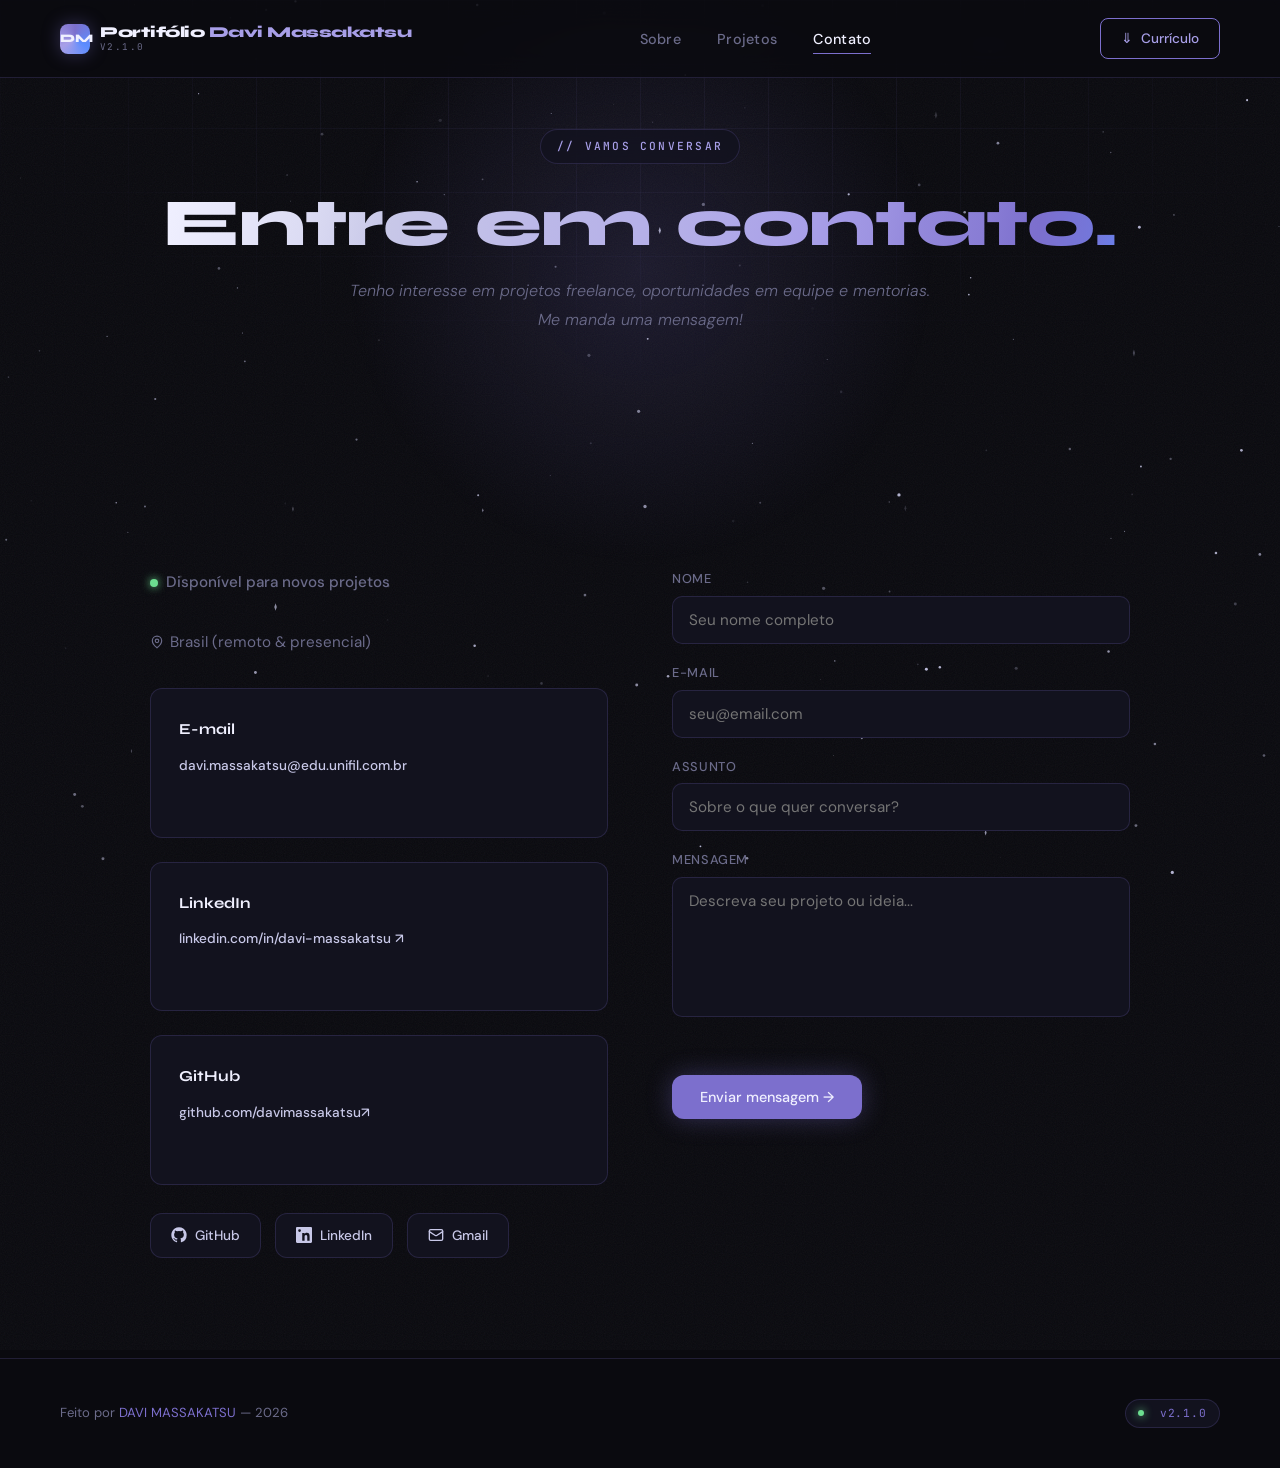
==== commit 5f1506ab: "release: v2.1.0 — prévia ao vivo da VUE (Vercel) no card de projetos Co-Authored-By: Claude Opus 5.5" ====
--- a/contato.html
+++ b/contato.html
@@ -3,7 +3,7 @@
 <head>
   <meta charset="UTF-8">
   <meta name="viewport" content="width=device-width, initial-scale=1.0">
-  <meta name="version" content="2.0.0">
+  <meta name="version" content="2.1.0">
   <title>Contato — Portifólio Davi Massakatsu</title>
   <link rel="stylesheet" href="style.css">
   <link rel="stylesheet" href="motion.css">
@@ -75,7 +75,7 @@
   <nav class="nav" role="navigation" aria-label="Navegação principal">
     <a href="index.html" class="nav__logo" aria-label="Portifólio Davi Massakatsu — início">
       <span class="nav__logo-mark" aria-hidden="true">DM</span>
-      <span>Portifólio <span>Davi Massakatsu</span><small data-version>v2.0.0</small></span>
+      <span>Portifólio <span>Davi Massakatsu</span><small data-version>v2.1.0</small></span>
     </a>
     <ul class="nav__links">
       <li><a href="index.html">Sobre</a></li>
@@ -226,7 +226,7 @@
 
   <footer>
     <p>Feito por <span>DAVI MASSAKATSU</span> &mdash; 2026</p>
-    <a class="version-badge" href="CHANGELOG.md" title="Histórico de versões"><span class="live-dot"></span><span data-version>v2.0.0</span></a>
+    <a class="version-badge" href="CHANGELOG.md" title="Histórico de versões"><span class="live-dot"></span><span data-version>v2.1.0</span></a>
   </footer>
 
   <script src="portfolio.js"></script>
--- a/motion.css
+++ b/motion.css
@@ -1173,3 +1173,73 @@
   .hero__eyebrow, .hero__title, .hero__subtitle, .hero__desc, .hero__cta,
   .hero__hud > span, .scroll-hint { opacity: 1 !important; }
 }
+
+/* =============================================================
+   PRÉVIA AO VIVO (iframe do site publicado na Vercel)
+   ============================================================= */
+.mock--live .mock__url { display: flex; align-items: center; }
+.mock--live .mock__url .live-dot { width: 5px; height: 5px; margin-right: 6px; }
+
+.live-fallback {
+  position: absolute;
+  inset: 0;
+  display: grid;
+  place-items: start center;
+  padding-top: clamp(48px, 12%, 90px);
+  transition: opacity 0.8s var(--ease-out);
+}
+
+.live-frame {
+  position: absolute;
+  top: 0; left: 0;
+  width: 1280px;              /* renderiza como desktop... */
+  height: 1600px;
+  border: 0;
+  transform-origin: 0 0;
+  transform: scale(var(--live-scale, 0.4));   /* ...e reduz para caber */
+  background: #09090b;
+  opacity: 0;
+  pointer-events: none;       /* não rouba o mouse do tilt até o clique */
+  transition: opacity 0.8s var(--ease-out);
+}
+
+[data-live-preview].is-loaded .live-frame { opacity: 1; }
+[data-live-preview].is-loaded .live-fallback { opacity: 0; }
+[data-live-preview].is-interactive .live-frame { pointer-events: auto; }
+
+.live-toggle {
+  position: absolute;
+  left: 50%;
+  bottom: 40px;
+  z-index: 3;
+  transform: translateX(-50%);
+  display: inline-flex;
+  align-items: center;
+  padding: 8px 14px;
+  border-radius: 999px;
+  border: 1px solid var(--border);
+  background: rgba(10, 10, 15, 0.8);
+  -webkit-backdrop-filter: blur(8px);
+          backdrop-filter: blur(8px);
+  color: var(--text);
+  font-family: var(--font-mono);
+  font-size: 0.65rem;
+  letter-spacing: 0.1em;
+  text-transform: uppercase;
+  white-space: nowrap;
+  cursor: pointer;
+  opacity: 0;
+  transition: opacity 0.4s, border-color var(--transition), background var(--transition);
+}
+
+[data-live-preview].is-loaded .live-toggle { opacity: 1; }
+.live-toggle:hover { border-color: var(--accent); color: var(--white); }
+[data-live-preview].is-interactive .live-toggle { background: var(--accent); color: var(--white); border-color: var(--accent); }
+
+/* enquanto interage, o card para de inclinar */
+.xp-card.is-live-active { --rx: 0deg !important; --ry: 0deg !important; }
+.xp-card.is-live-active .mock { transform: none !important; }
+
+@media (prefers-reduced-motion: reduce) {
+  .live-frame, .live-fallback { transition: none; }
+}
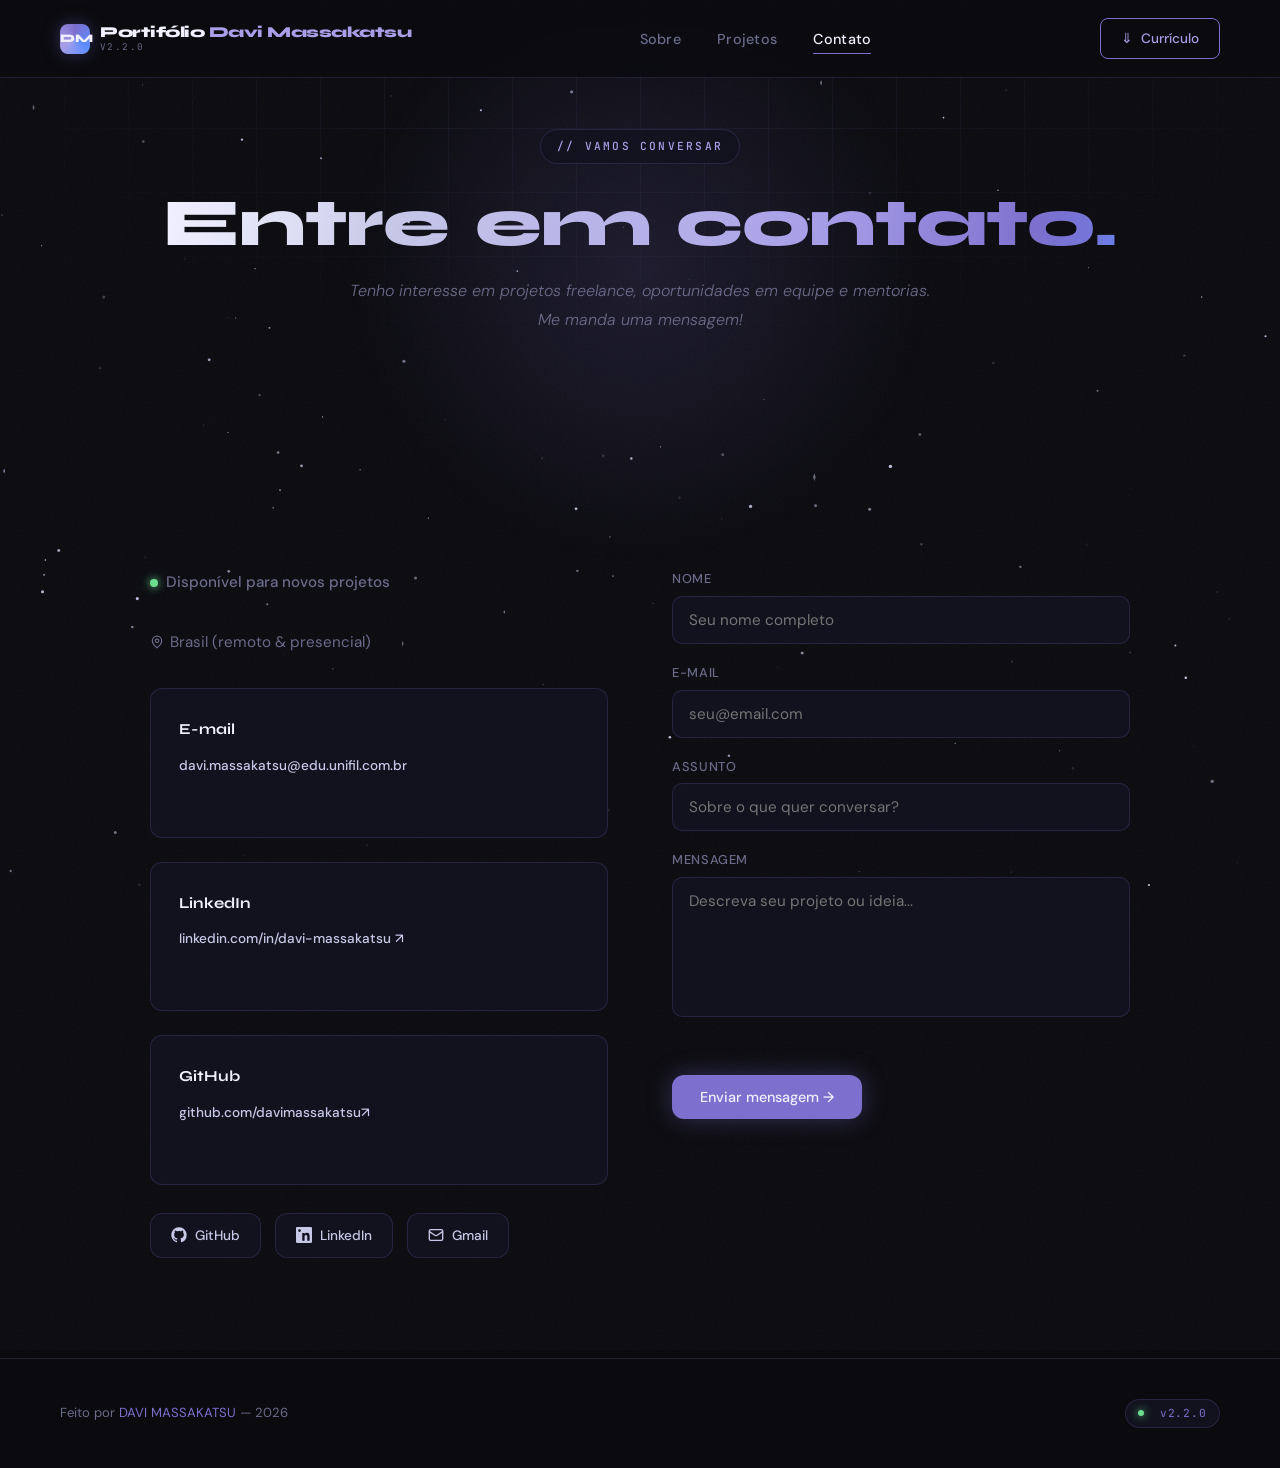
==== commit 226a8b09: "release: v2.2.0 — prévia ao vivo do Memórias Fujimura (Vercel) Co-Authored-By: Claude Opus 5.5 <nore" ====
--- a/contato.html
+++ b/contato.html
@@ -3,7 +3,7 @@
 <head>
   <meta charset="UTF-8">
   <meta name="viewport" content="width=device-width, initial-scale=1.0">
-  <meta name="version" content="2.1.0">
+  <meta name="version" content="2.2.0">
   <title>Contato — Portifólio Davi Massakatsu</title>
   <link rel="stylesheet" href="style.css">
   <link rel="stylesheet" href="motion.css">
@@ -75,7 +75,7 @@
   <nav class="nav" role="navigation" aria-label="Navegação principal">
     <a href="index.html" class="nav__logo" aria-label="Portifólio Davi Massakatsu — início">
       <span class="nav__logo-mark" aria-hidden="true">DM</span>
-      <span>Portifólio <span>Davi Massakatsu</span><small data-version>v2.1.0</small></span>
+      <span>Portifólio <span>Davi Massakatsu</span><small data-version>v2.2.0</small></span>
     </a>
     <ul class="nav__links">
       <li><a href="index.html">Sobre</a></li>
@@ -226,7 +226,7 @@
 
   <footer>
     <p>Feito por <span>DAVI MASSAKATSU</span> &mdash; 2026</p>
-    <a class="version-badge" href="CHANGELOG.md" title="Histórico de versões"><span class="live-dot"></span><span data-version>v2.1.0</span></a>
+    <a class="version-badge" href="CHANGELOG.md" title="Histórico de versões"><span class="live-dot"></span><span data-version>v2.2.0</span></a>
   </footer>
 
   <script src="portfolio.js"></script>
--- a/motion.css
+++ b/motion.css
@@ -1243,3 +1243,18 @@
 @media (prefers-reduced-motion: reduce) {
   .live-frame, .live-fallback { transition: none; }
 }
+
+/* ---- Memórias Fujimura: selo de lançamento sobre a prévia ao vivo ---- */
+.xp-card .book-stage__ticket { z-index: 4; transition: opacity 0.5s var(--ease-out), transform 0.8s var(--ease-out); }
+.xp-card.is-live-active .book-stage__ticket { opacity: 0; transform: translateY(-10px); }
+
+#memorias-fujimura .book-stage__ticket {
+  top: 92px;
+  right: 48px;
+  bottom: auto;
+  pointer-events: none;
+}
+
+@media (max-width: 640px) {
+  #memorias-fujimura .book-stage__ticket { top: 72px; right: 28px; }
+}
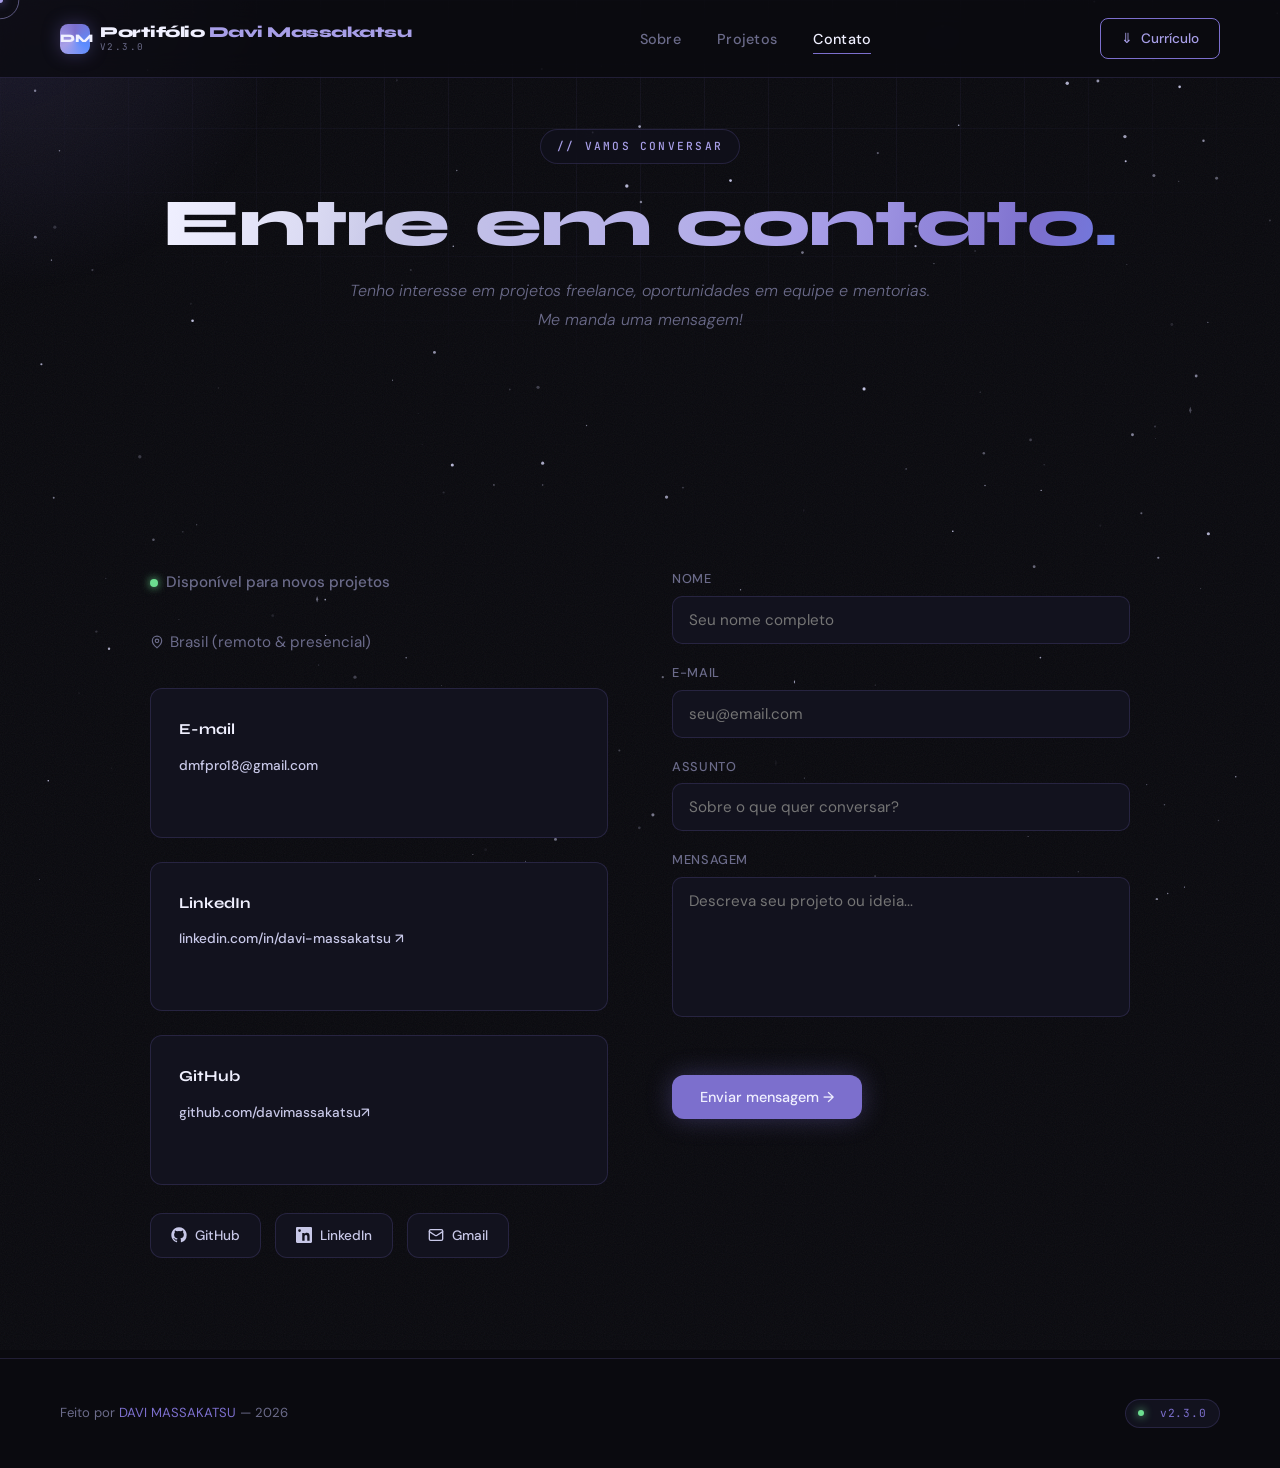
==== commit 1936177b: "release: v2.3.0 — prévia ao vivo e nova descrição do FUJIFY, novo e-mail - Card do FUJIFY mostra o s" ====
--- a/contato.html
+++ b/contato.html
@@ -3,7 +3,7 @@
 <head>
   <meta charset="UTF-8">
   <meta name="viewport" content="width=device-width, initial-scale=1.0">
-  <meta name="version" content="2.2.0">
+  <meta name="version" content="2.3.0">
   <title>Contato — Portifólio Davi Massakatsu</title>
   <link rel="stylesheet" href="style.css">
   <link rel="stylesheet" href="motion.css">
@@ -75,7 +75,7 @@
   <nav class="nav" role="navigation" aria-label="Navegação principal">
     <a href="index.html" class="nav__logo" aria-label="Portifólio Davi Massakatsu — início">
       <span class="nav__logo-mark" aria-hidden="true">DM</span>
-      <span>Portifólio <span>Davi Massakatsu</span><small data-version>v2.2.0</small></span>
+      <span>Portifólio <span>Davi Massakatsu</span><small data-version>v2.3.0</small></span>
     </a>
     <ul class="nav__links">
       <li><a href="index.html">Sobre</a></li>
@@ -118,8 +118,8 @@
           <div class="contact-card spotlight">
             <h3>E-mail</h3>
             <p>
-              <a href="mailto:davi.massakatsu@edu.unifil.com.br" class="social-link" style="border:none; padding: 0; background: none; margin-top: 6px;">
-                davi.massakatsu@edu.unifil.com.br
+              <a href="mailto:dmfpro18@gmail.com" class="social-link" style="border:none; padding: 0; background: none; margin-top: 6px;">
+                dmfpro18@gmail.com
               </a>
             </p>
           </div>
@@ -156,7 +156,7 @@
               </svg>
               LinkedIn
             </a>
-            <a class="social-link" href="mailto:davi.massakatsu@edu.unifil.com.br">
+            <a class="social-link" href="mailto:dmfpro18@gmail.com">
               <svg width="16" height="16" viewBox="0 0 24 24" fill="none" stroke="currentColor" stroke-width="2" stroke-linecap="round" stroke-linejoin="round" aria-hidden="true">
                 <rect x="2" y="4" width="20" height="16" rx="2"/>
                 <path d="m22 7-8.97 5.7a1.94 1.94 0 0 1-2.06 0L2 7"/>
@@ -226,7 +226,7 @@
 
   <footer>
     <p>Feito por <span>DAVI MASSAKATSU</span> &mdash; 2026</p>
-    <a class="version-badge" href="CHANGELOG.md" title="Histórico de versões"><span class="live-dot"></span><span data-version>v2.2.0</span></a>
+    <a class="version-badge" href="CHANGELOG.md" title="Histórico de versões"><span class="live-dot"></span><span data-version>v2.3.0</span></a>
   </footer>
 
   <script src="portfolio.js"></script>
